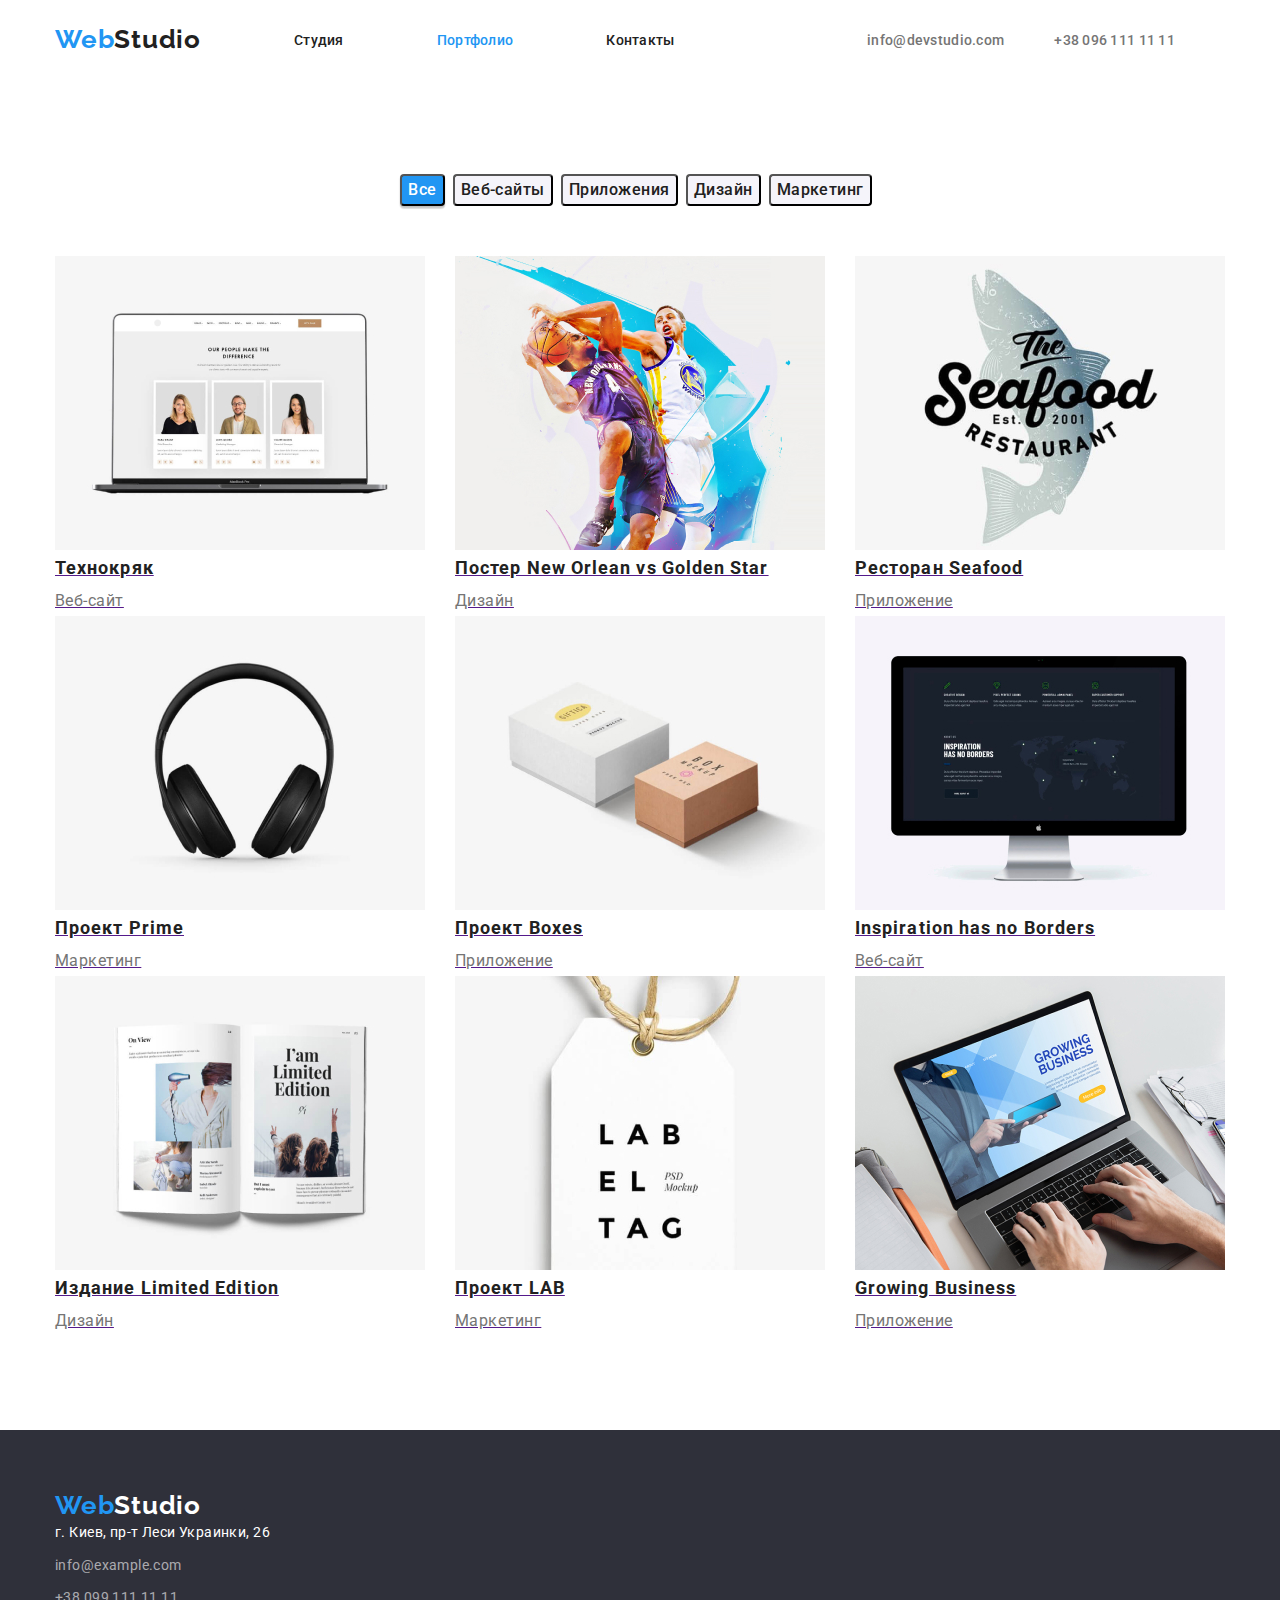
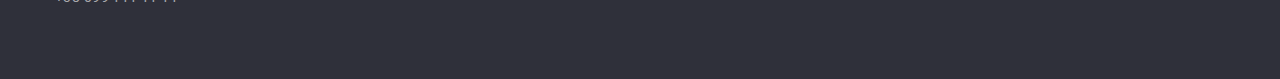
==== portfolio.html @ 3a2335e4 "Add files via upload" ====
<!DOCTYPE html>
<html lang="ru">
<head>
    <meta charset="UTF-8">
    <meta http-equiv="X-UA-Compatible" content="IE=edge">
    <meta name="viewport" content="width=device-width, initial-scale=1.0">
    <title>WebStudio</title>
    <link rel="stylesheet" href="https://cdnjs.cloudflare.com/ajax/libs/modern-normalize/1.1.0/modern-normalize.min.css">
    <link rel="preconnect" href="https://fonts.googleapis.com">
<link rel="preconnect" href="https://fonts.gstatic.com" crossorigin>
<link href="https://fonts.googleapis.com/css2?family=Roboto:wght@400;500;700;900&display=swap" rel="stylesheet">
<link rel="preconnect" href="https://fonts.googleapis.com">
<link rel="preconnect" href="https://fonts.gstatic.com" crossorigin>
<link href="https://fonts.googleapis.com/css2?family=Raleway:wght@700&family=Roboto:wght@400;500;700;900&display=swap" rel="stylesheet">
    <link rel="stylesheet" href="./css/styles.css">

</head>
<body>
    <header class="page-header">
        <div class="container header-container">
        <nav class="navigation">   
            <a class="logo-link link" href="" lang="en">Web<span class="logo-accent">Studio</span></a>
            <ul class="menu list">
            <li class="menu-item">
                <a class="menu-link link" href="./index.html">Студия</a>
            </li>
            <li class="menu-item">
                <a class="menu-link-portfolio link" href="">Портфолио</a>
            <li class="menu-item">
                <a class="menu-link link" href="">Контакты</a>
            </li>
            </ul>
        </nav>
            <ul class="adress list">
                <li class="adress-li">
                    <a class="mail link" href="mailto:info@devstudio.com">info@devstudio.com</a>
                </li>
                <li class="adress-li">
                    <a class="phone-number link" href="tel:+380961111111">+38 096 111 11 11</a>
                </li>
            </ul>
    </div>
    </header>
    <main>
        <section class="button-type">
            <div class="container">
                <ul class="button-type-list list">
                    <li class="button-type-li-all">
                        <button class="button-all" type="button">Все</button>
                    </li>
                    <li class="button-type-li websities">
                        <button class="button-websities" type="button">Веб-сайты</button>
                    </li>
                    <li class="button-type-li">
                        <button class="button-applications" type="button">Приложения</button>
                    </li>
                    <li class="button-type-li">
                        <button class="button-design" type="button">Дизайн</button>
                    </li>
                    <li class="button-type-li">
                        <button class="button-marketing" type="button">Маркетинг</button>
                    </li>
                </ul>
            <ul class="table link list">
                <li>
                    <a href="">
                        <img src="./Images/About/prtfolio.jpg" alt="Технокряк" width="370" height="294">
                    <h2>Технокряк</h2>
                    <p >Веб-сайт</p>
                    </a>
                </li>
                <li>
                    <a href=""><img src="./Images/About/prtfolio1.jpg" alt="Постер New Orlean vs Golden Star" width="370" height="294">
                        <h2>Постер New Orlean vs Golden Star</h2>
                        <p>Дизайн</p>
                    </a>
                </li>
                <li>
                    <a href=""><img src="./Images/About/prtfolio2.jpg" alt="Ресторан Seafood" width="370" height="294">
                    <h2>Ресторан Seafood</h2>
                    <p>Приложение</p>
                    </a>
                </li>
                <li>
                    <a href="">
                         <img src="./Images/About/prtfolio3.jpg" alt="Проект Prime" width="370" height="294">
                        <h2>Проект Prime</h2>
                        <p>Маркетинг</p>
                    </a>
                </li>
                <li>
                    <a href="">
                        <img src="./Images/About/prtfolio4.jpg" alt="Проект Boxes" width="370" height="294">
                    <h2>Проект Boxes</h2>
                    <p>Приложение</p>
                    </a>  
                </li>
                <li>
                    <a href="">
                        <img src="./Images/About/prtfolio5.jpg" alt="Inspiration has no Borders" width="370" height="294">
                    <h2>Inspiration has no Borders</h2>
                    <p>Веб-сайт</p>
                    </a>
                </li>
                <li>
                    <a href="">
                        <img src="./Images/About/prtfolio6.jpg" alt="Издание Limited Edition" width="370" height="294">
                        <h2>Издание Limited Edition</h2>
                        <p>Дизайн</p>
                    </a>
                </li>
                <li>
                    <a href="">
                        <img src="./Images/About/prtfolio7.jpg" alt="Проект LAB" width="370" height="294">
                    <h2>Проект LAB</h2>
                    <p>Маркетинг</p>
                    </a>
                </li>
                <li>
                    <a href="">
                        <img src="./Images/About/prtfolio8.jpg" alt="Growing Business" width="370" height="294">
                    <h2>Growing Business</h2>
                    <p>Приложение</p>
                    </a>
                </li>
            </ul>
        </div>
        </section>
    </main>
    <footer class="footer">
        <div class="container" >
        <a class="logo-link-footer link" href="">Web<span class="logo-accent-footer">Studio</span></a>
        <address class="address">
            <ul class="link list">
                <li class="adress-footer">
                    <a class="map-address-link link" href="https://goo.gl/maps/BHFGsW7ksvpGv4Fn7" target="blank" rel="noopener noreferrer">г. Киев,
                        пр-т Леси Украинки, 26</a>
                </li>
                <li class="adress-footer">
                    <a class="mail-link-footer link" href="mailto:info@example.com">info@example.com</a>
                </li>
                <li class="adress-footer">
                    <a class="phone-number-footer link" href="tel:+380991111111">+38 099 111 11 11</a>
                </li>
            </ul>
        </address>
    </div>
    </footer>
</body>
</html>
---- css/styles.css ----
:root {
    --primary-font-family: 'Open Sans', sans-serif;
    --secondary-font-family: 'Raleway', sans-serif;
    --primary-text-color-theme-dark: 157, 164, 189;
    --secondary-text-color-theme-dark: #ffffff;
    --primary-text-color-theme-light: #555555;
    --secondary-text-color-theme-light: #303030;
    --accent-color: #ff6c00;
  }
h1,
h2,
h3,
p{
    margin-top: 0;
    margin-bottom: 0;
}
ul,
ol{
    margin-top: 0;
    margin-bottom: 0;
    padding-left: 0;
}
img{
    display: block;
}

.container{
    width: 1200px;
    padding-left: 15px;
    padding-right: 15px;
    margin-left: auto;
    margin-right: auto;
}
.header-container{
    display: flex;
    align-items: center
}
.navigation{
    display: flex;
    align-items: center;
}
.menu{
    display: flex;
}
.menu-item:not(:last-child){
    margin-right: 93px;
    display: block;
}
.link{
    text-decoration: none;
}
.list {
    list-style: none;
}
.logo-link{font-family: 'Raleway', sans-serif;
    font-weight: 700;
    font-size: 26px;
    line-height: 1.19;
    /* identical to box height */
    letter-spacing: 0.03em;
    color: #2196F3;
    margin-right: 93px;
    padding-top: 24px;
    padding-bottom: 25px;

}
.logo-accent{
    color: #212121;
}
body{
    font-family: 'Roboto', sans-serif;
}
.menu-link{
    font-weight: 500;
    font-size: 14px;
    line-height: 1.14;
    letter-spacing: 0.02em;
    color: #212121;}
    .menu-link:hover,
    .menu-link:focus{
        color: #2196F3;
        ;
    }
    .menu-link-studio{
 font-weight: 500;
font-size: 14px;
line-height: 16px;
letter-spacing: 0.02em;

color: #2196F3;
    }
    .menu-link-portfolio{
font-weight: 500;
font-size: 14px;
line-height: 16px;
letter-spacing: 0.02em;

color: #2196F3;
    }
    .adress{
        display: flex;
        margin-left: auto;
        margin-right: 50px;
    }
.mail{
        font-weight: 500;
        font-size: 14px;
        line-height: 1.14;
        letter-spacing: 0.02em;
        color: #757575;
        margin-right: 50px;
    }
        .mail:hover,
        .mail:focus{
            color: #2196F3;
        }
        .phone-number{
font-weight: 500;
font-size: 14px;
line-height: 1.14;
letter-spacing: 0.02em;
color: #757575;
        }
        .phone-number:hover,
        .phone-number:focus{
            color: #2196F3;
        }
        .hero{
            background: #2F303A;
            text-align: center;
        }
        .hero2{
            padding-top: 94px;
        }
        .hero-container{
            padding-top: 200px;
            padding-left: 237px;
            padding-right: 237px;
            padding-bottom: 280px;
        }
        .main-tittle{
font-weight: 900;
font-size: 44px;
line-height: 1.36;
/* or 136% */
text-align: center;
letter-spacing: 0.06em;
text-transform: uppercase;
color: #FFFFFF; 
width: 696px; 
height: 120px;
}
.modal-btn{
    width: 200px;
    height: 50px;
    background: #2196F3;
    font-weight: 700;
    font-size: 16px;
    line-height: 1.87;;
    align-items: center;
    text-align: center;
    letter-spacing: 0.06em;
    color: #FFFFFF;
    cursor: pointer;
    border-radius: 4px;
    margin-left: auto;
    margin-right: auto;
    margin-top: 30px;
}
.modal-btn:hover,
.modal-btn:focus{
    color: #FFFFFF;
    background: #188CE8;
}

.tittle{
font-weight: 700;
font-size: 14px;
line-height: 1.14;
letter-spacing: 0.03em;
text-transform: uppercase;
color: #212121;
}
.suptittle{
font-weight: 400;
font-size: 14px;
line-height: 1.71;
/* or 171% */
letter-spacing: 0.03em;
color: #757575;
}
.main-about{
font-weight: 700;
font-size: 36px;
line-height: 1.16;
text-align: center;
letter-spacing: 0.03em;
color: #212121;
padding-bottom: 35px;
}
.our-team-main{
font-weight: 700;
font-size: 36px;
line-height: 1.16;
text-align: center;
letter-spacing: 0.03em;
color: #212121;
padding-bottom: 35px;
}
.our-team{
    background: #F5F4FA;
    padding-bottom: 94px;
}
.name{
font-weight: 500;
font-size: 16px;
line-height: 1.18;
/* identical to box height */
text-align: center;
letter-spacing: 0.03em;
color: #212121;
margin-bottom: 10px;
}
.position{
    font-weight: 400;
font-size: 16px;
line-height: 1.18;
/* identical to box height */
text-align: center;
letter-spacing: 0.03em;
color: #757575;
}
.logo-link-footer{
font-family: 'Raleway', sans-serif;
font-weight: 700;
font-size: 26px;
line-height: 1.19;
/* identical to box height */
letter-spacing: 0.03em;
color: #2196F3;
}
.logo-accent-footer{
    color: #FFFFFF;
}
.address{
    font-style: normal;
}
.map-address-link{
    font-weight: 400;
    font-size: 14px;
    line-height: 1.71;
    /* or 171% */
    letter-spacing: 0.03em;
    color: #FFFFFF;
}
.mail-link-footer{
 font-weight: 400;
font-size: 14px;
line-height: 1.71;
/* or 171% */
letter-spacing: 0.03em;
color: rgba(255, 255, 255, 0.6);
}
.phone-number-footer{
font-weight: 400;
font-size: 14px;
line-height: 1.71;
/* or 171% */

letter-spacing: 0.03em;

color: rgba(255, 255, 255, 0.6);
}

h2{
font-weight: 700;
font-size: 18px;
line-height: 2;
/* identical to box height, or 200% */
letter-spacing: 0.06em;
color: #212121;
}
p{
    font-weight: 400;
    font-size: 16px;
    line-height: 1.87;
    /* identical to box height, or 188% */
    
    letter-spacing: 0.03em;
    
    color: #757575; 
}
.footer{
    background: #2F303A;
    padding-top: 60px;
    padding-bottom: 60px;
}
.button-type-list button{
    font-weight: 500;
font-size: 16px;
line-height: 26px;
/* identical to box height, or 162% */
text-align: center;
letter-spacing: 0.03em;
color: #212121;
background: #F5F4FA;
border-radius: 4px;
cursor: pointer;
}
.button-type-list button:hover,
.button-type-list button:focus{
    color: #FFFFFF;
    background: #2196F3;
}
.button-type-li-all button {
    color: #FFFFFF;
    background: #2196F3;
/* shadow-middle */
box-shadow: 0px 3px 1px rgba(0, 0, 0, 0.1), 0px 1px 2px rgba(0, 0, 0, 0.08), 0px 2px 2px rgba(0, 0, 0, 0.12);
border-radius: 4px;
margin-right: 8px;
}
.table-about{
    display: flex;
    justify-content: space-between;
}
.our-team-table{
    display: flex;
    justify-content: space-between;
}
.li-tittle{
    display: table-cell
}
.about{
    padding-top: 94px;
}
.our-team-container{
    padding-top: 94px;
}
.name-div{
    padding-top: 30px;
    padding-bottom: 30px;
}
.adress-footer{
    padding-bottom: 9px;
}
.button-type{
    padding-top: 94px;
}
.button-type-list{
    display: flex;
    align-items: center;
    justify-content: center;
}
.button-type-li{
    margin-right: 8px;
}
.table{
    display: flex;
    flex-wrap: wrap;
    justify-content: space-between;
    padding-top: 50px;
    padding-bottom: 94px;
}
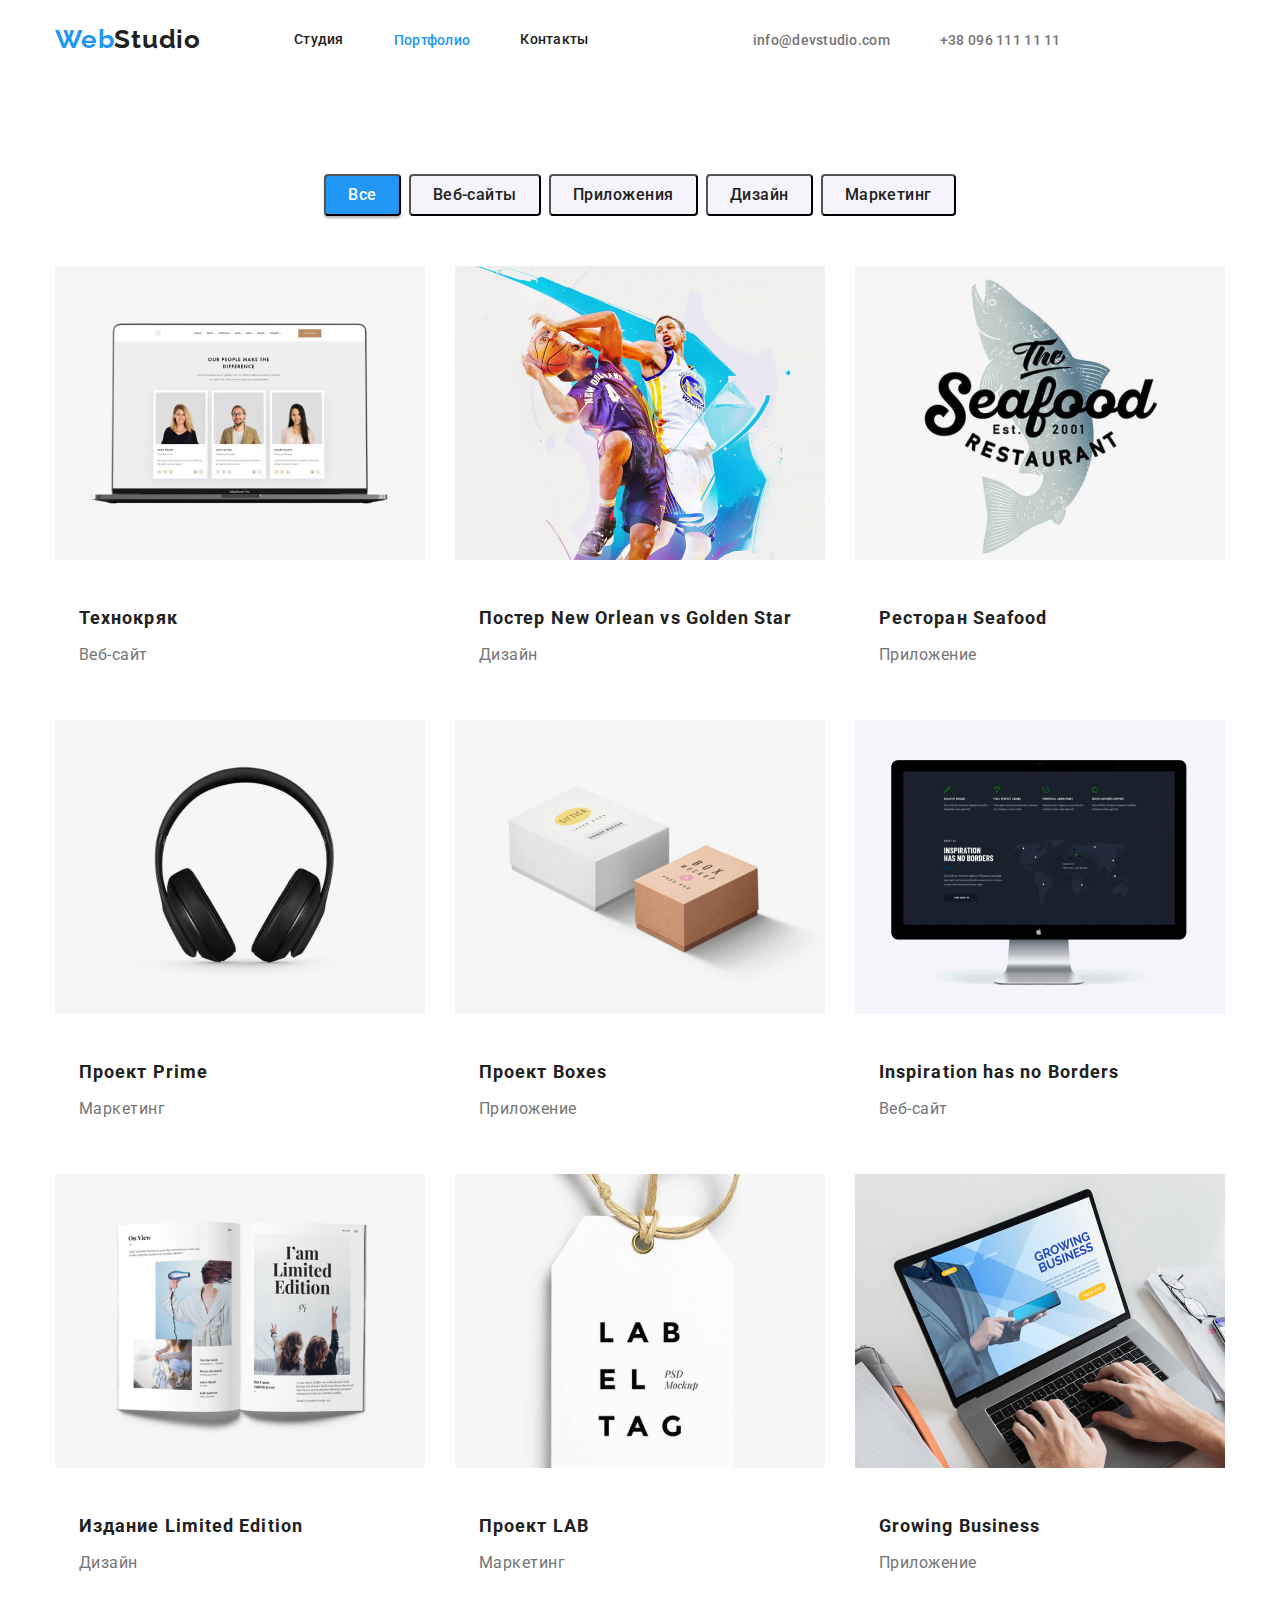
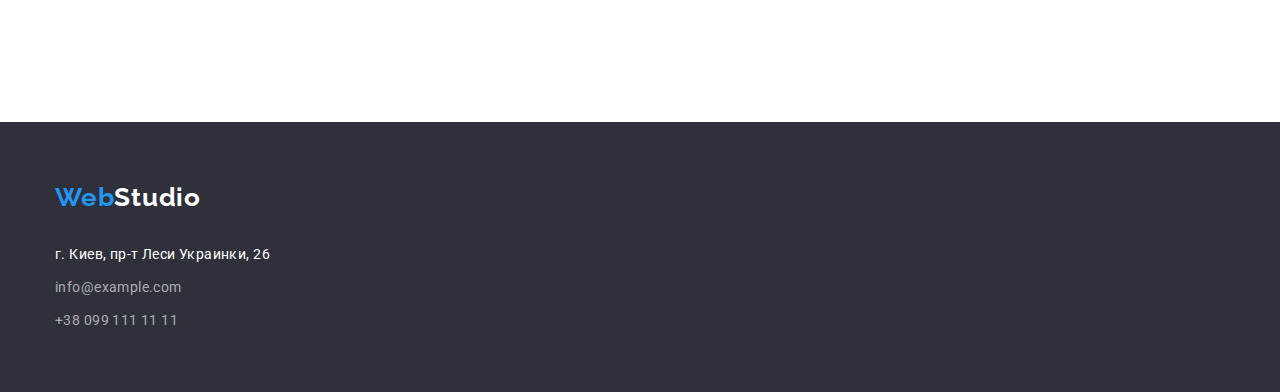
==== commit d3f7111c: "Add files via upload" ====
--- a/portfolio.html
+++ b/portfolio.html
@@ -63,64 +63,82 @@
                 </ul>
             <ul class="table link list">
                 <li>
-                    <a href="">
+                    <a class="link" href="">
                         <img src="./Images/About/prtfolio.jpg" alt="Технокряк" width="370" height="294">
-                    <h2>Технокряк</h2>
+                        <div class="all-div">
+                         <h2 class="all">Технокряк</h2>
                     <p >Веб-сайт</p>
+                        </div>
                     </a>
                 </li>
                 <li>
-                    <a href=""><img src="./Images/About/prtfolio1.jpg" alt="Постер New Orlean vs Golden Star" width="370" height="294">
-                        <h2>Постер New Orlean vs Golden Star</h2>
+                    <a class="link" href=""><img src="./Images/About/prtfolio1.jpg" alt="Постер New Orlean vs Golden Star" width="370" height="294">
+                        <div class="all-div">
+                        <h2 class="all">Постер New Orlean vs Golden Star</h2>
                         <p>Дизайн</p>
+                        </div>
                     </a>
                 </li>
                 <li>
-                    <a href=""><img src="./Images/About/prtfolio2.jpg" alt="Ресторан Seafood" width="370" height="294">
-                    <h2>Ресторан Seafood</h2>
-                    <p>Приложение</p>
+                    <a class="link" href=""><img src="./Images/About/prtfolio2.jpg" alt="Ресторан Seafood" width="370" height="294">
+                        <div class="all-div">
+                            <h2 class="all">Ресторан Seafood</h2>
+                            <p>Приложение</p>
+                        </div>
                     </a>
                 </li>
                 <li>
-                    <a href="">
+                    <a class="link" href="">
                          <img src="./Images/About/prtfolio3.jpg" alt="Проект Prime" width="370" height="294">
-                        <h2>Проект Prime</h2>
-                        <p>Маркетинг</p>
+                         <div class="all-div">
+                            <h2 class="all">Проект Prime</h2>
+                            <p>Маркетинг</p>
+                         </div>
                     </a>
                 </li>
                 <li>
-                    <a href="">
+                    <a class="link" href="">
                         <img src="./Images/About/prtfolio4.jpg" alt="Проект Boxes" width="370" height="294">
-                    <h2>Проект Boxes</h2>
-                    <p>Приложение</p>
+                        <div class="all-div">
+                            <h2 class="all">Проект Boxes</h2>
+                            <p>Приложение</p>
+                        </div>            
                     </a>  
                 </li>
                 <li>
-                    <a href="">
+                    <a class="link" href="">
                         <img src="./Images/About/prtfolio5.jpg" alt="Inspiration has no Borders" width="370" height="294">
-                    <h2>Inspiration has no Borders</h2>
-                    <p>Веб-сайт</p>
+                        <div class="all-div">
+                            <h2 class="all">Inspiration has no Borders</h2>
+                            <p>Веб-сайт</p>
+                        </div>
                     </a>
                 </li>
                 <li>
-                    <a href="">
+                    <a class="link" href="">
                         <img src="./Images/About/prtfolio6.jpg" alt="Издание Limited Edition" width="370" height="294">
-                        <h2>Издание Limited Edition</h2>
-                        <p>Дизайн</p>
+                        <div class="all-div">
+                            <h2 class="all">Издание Limited Edition</h2>
+                            <p>Дизайн</p>
+                        </div>                     
                     </a>
                 </li>
                 <li>
-                    <a href="">
+                    <a class="link" href="">
                         <img src="./Images/About/prtfolio7.jpg" alt="Проект LAB" width="370" height="294">
-                    <h2>Проект LAB</h2>
-                    <p>Маркетинг</p>
+                        <div class="all-div">
+                            <h2 class="all">Проект LAB</h2>
+                            <p>Маркетинг</p>
+                        </div>
                     </a>
                 </li>
                 <li>
-                    <a href="">
+                    <a class="link" href="">
                         <img src="./Images/About/prtfolio8.jpg" alt="Growing Business" width="370" height="294">
-                    <h2>Growing Business</h2>
-                    <p>Приложение</p>
+                        <div class="all-div">
+                            <h2 class="all">Growing Business</h2>
+                            <p>Приложение</p>
+                        </div>
                     </a>
                 </li>
             </ul>
--- a/css/styles.css
+++ b/css/styles.css
@@ -43,8 +43,7 @@
     display: flex;
 }
 .menu-item:not(:last-child){
-    margin-right: 93px;
-    display: block;
+    margin-right: 50px;
 }
 .link{
     text-decoration: none;
@@ -75,7 +74,10 @@
     font-size: 14px;
     line-height: 1.14;
     letter-spacing: 0.02em;
-    color: #212121;}
+    color: #212121;
+padding-top: 32px;
+padding-bottom: 32px;
+display: block;}
     .menu-link:hover,
     .menu-link:focus{
         color: #2196F3;
@@ -86,21 +88,26 @@
 font-size: 14px;
 line-height: 16px;
 letter-spacing: 0.02em;
-
+padding-top: 32px;
+padding-bottom: 32px;
 color: #2196F3;
+display: block;
     }
     .menu-link-portfolio{
 font-weight: 500;
 font-size: 14px;
 line-height: 16px;
 letter-spacing: 0.02em;
+padding-top: 32px;
+padding-bottom: 32px;
+display: block;
 
 color: #2196F3;
     }
     .adress{
         display: flex;
         margin-left: auto;
-        margin-right: 50px;
+        margin-right: auto;
     }
 .mail{
         font-weight: 500;
@@ -108,7 +115,6 @@
         line-height: 1.14;
         letter-spacing: 0.02em;
         color: #757575;
-        margin-right: 50px;
     }
         .mail:hover,
         .mail:focus{
@@ -128,15 +134,13 @@
         .hero{
             background: #2F303A;
             text-align: center;
+            padding-top: 200px;
+            padding-bottom: 200px;
         }
         .hero2{
             padding-top: 94px;
         }
         .hero-container{
-            padding-top: 200px;
-            padding-left: 237px;
-            padding-right: 237px;
-            padding-bottom: 280px;
         }
         .main-tittle{
 font-weight: 900;
@@ -148,7 +152,8 @@
 text-transform: uppercase;
 color: #FFFFFF; 
 width: 696px; 
-height: 120px;
+margin: 0 auto;
+margin-left: auto;
 }
 .modal-btn{
     width: 200px;
@@ -196,7 +201,7 @@
 text-align: center;
 letter-spacing: 0.03em;
 color: #212121;
-padding-bottom: 35px;
+margin-bottom: 50px;
 }
 .our-team-main{
 font-weight: 700;
@@ -205,11 +210,12 @@
 text-align: center;
 letter-spacing: 0.03em;
 color: #212121;
-padding-bottom: 35px;
+margin-bottom: 50px;
 }
 .our-team{
     background: #F5F4FA;
     padding-bottom: 94px;
+    padding-top: 94px;
 }
 .name{
 font-weight: 500;
@@ -244,6 +250,7 @@
 }
 .address{
     font-style: normal;
+    margin-top: 30px;
 }
 .map-address-link{
     font-weight: 400;
@@ -318,7 +325,6 @@
 /* shadow-middle */
 box-shadow: 0px 3px 1px rgba(0, 0, 0, 0.1), 0px 1px 2px rgba(0, 0, 0, 0.08), 0px 2px 2px rgba(0, 0, 0, 0.12);
 border-radius: 4px;
-margin-right: 8px;
 }
 .table-about{
     display: flex;
@@ -327,38 +333,90 @@
 .our-team-table{
     display: flex;
     justify-content: space-between;
-}
-.li-tittle{
-    display: table-cell
 }
 .about{
     padding-top: 94px;
-}
-.our-team-container{
-    padding-top: 94px;
+    padding-bottom: 94px;
 }
 .name-div{
     padding-top: 30px;
     padding-bottom: 30px;
 }
-.adress-footer{
-    padding-bottom: 9px;
+.adress-footer:not(:last-child){
+    margin-bottom: 9px;
 }
 .button-type{
     padding-top: 94px;
+    padding-bottom: 94px;
 }
 .button-type-list{
     display: flex;
     align-items: center;
     justify-content: center;
 }
-.button-type-li{
+.button-type-li:not(:last-child){
     margin-right: 8px;
 }
 .table{
     display: flex;
     flex-wrap: wrap;
     justify-content: space-between;
-    padding-top: 50px;
-    padding-bottom: 94px;
+    margin-top: 50px;
+}
+.page-header{
+
+}
+.adress-li:not(:last-child){
+    margin-right: 50px;
+}
+.hero2-list{
+    display: flex;
+}
+.li-tittle{
+    width: 270px;
+}
+.button-type-li-all{
+    margin-right: 8px;
+}
+.button-all{
+    padding-left: 22px;
+    padding-right: 22px;
+    padding-top: 6px;
+    padding-bottom: 6px;
+}
+.button-websities{
+    padding-left: 22px;
+    padding-right: 22px;
+    padding-top: 6px;
+    padding-bottom: 6px;
+}
+.button-applications{
+    padding-left: 22px;
+    padding-right: 22px;
+    padding-top: 6px;
+    padding-bottom: 6px;
+}
+.button-design{
+    padding-left: 22px;
+    padding-right: 22px;
+    padding-top: 6px;
+    padding-bottom: 6px;
+}
+.button-marketing{
+    padding-left: 22px;
+    padding-right: 22px;
+    padding-top: 6px;
+    padding-bottom: 6px;
+}
+.all{
+    margin-bottom: 4px;
+    margin-top: 20px;
+}
+.all-div{
+    margin-bottom: 30px;
+    padding-left: 24px;
+    padding-right: 24px;
+    padding-top: 20px;
+    padding-bottom: 20px;
+    border: rgba(238, 238, 238, 1);
 }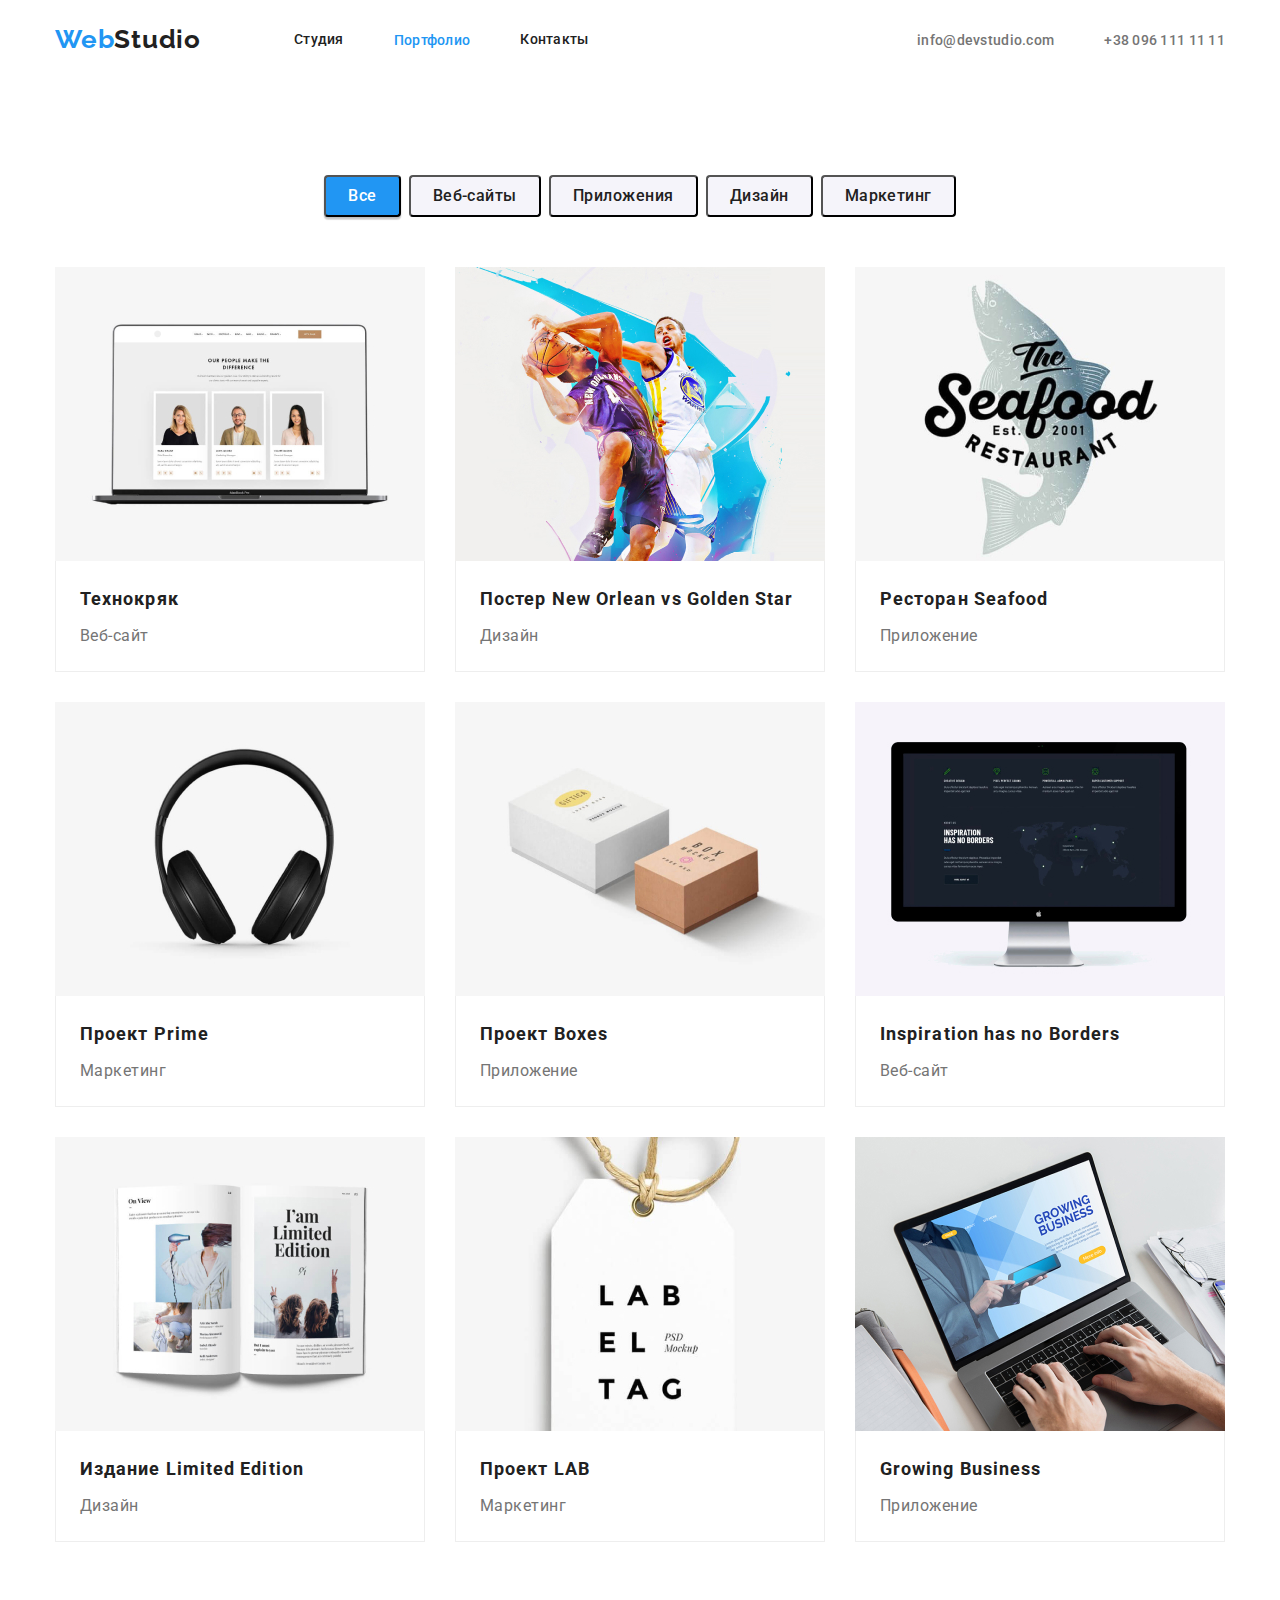
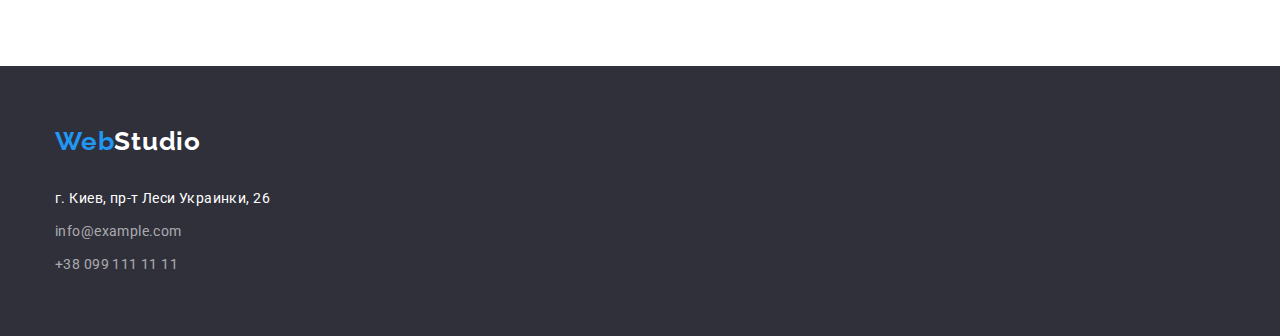
==== commit 22869a69: "Add files via upload" ====
--- a/portfolio.html
+++ b/portfolio.html
@@ -62,7 +62,7 @@
                     </li>
                 </ul>
             <ul class="table link list">
-                <li>
+                <li class="all-table">
                     <a class="link" href="">
                         <img src="./Images/About/prtfolio.jpg" alt="Технокряк" width="370" height="294">
                         <div class="all-div">
@@ -71,7 +71,7 @@
                         </div>
                     </a>
                 </li>
-                <li>
+                <li class="all-table">
                     <a class="link" href=""><img src="./Images/About/prtfolio1.jpg" alt="Постер New Orlean vs Golden Star" width="370" height="294">
                         <div class="all-div">
                         <h2 class="all">Постер New Orlean vs Golden Star</h2>
@@ -79,7 +79,7 @@
                         </div>
                     </a>
                 </li>
-                <li>
+                <li class="all-table">
                     <a class="link" href=""><img src="./Images/About/prtfolio2.jpg" alt="Ресторан Seafood" width="370" height="294">
                         <div class="all-div">
                             <h2 class="all">Ресторан Seafood</h2>
@@ -87,7 +87,7 @@
                         </div>
                     </a>
                 </li>
-                <li>
+                <li class="all-table">
                     <a class="link" href="">
                          <img src="./Images/About/prtfolio3.jpg" alt="Проект Prime" width="370" height="294">
                          <div class="all-div">
@@ -96,7 +96,7 @@
                          </div>
                     </a>
                 </li>
-                <li>
+                <li class="all-table">
                     <a class="link" href="">
                         <img src="./Images/About/prtfolio4.jpg" alt="Проект Boxes" width="370" height="294">
                         <div class="all-div">
@@ -105,7 +105,7 @@
                         </div>            
                     </a>  
                 </li>
-                <li>
+                <li class="all-table">
                     <a class="link" href="">
                         <img src="./Images/About/prtfolio5.jpg" alt="Inspiration has no Borders" width="370" height="294">
                         <div class="all-div">
@@ -114,7 +114,7 @@
                         </div>
                     </a>
                 </li>
-                <li>
+                <li class="all-table">
                     <a class="link" href="">
                         <img src="./Images/About/prtfolio6.jpg" alt="Издание Limited Edition" width="370" height="294">
                         <div class="all-div">
@@ -123,7 +123,7 @@
                         </div>                     
                     </a>
                 </li>
-                <li>
+                <li class="all-table">
                     <a class="link" href="">
                         <img src="./Images/About/prtfolio7.jpg" alt="Проект LAB" width="370" height="294">
                         <div class="all-div">
@@ -132,7 +132,7 @@
                         </div>
                     </a>
                 </li>
-                <li>
+                <li class="all-table">
                     <a class="link" href="">
                         <img src="./Images/About/prtfolio8.jpg" alt="Growing Business" width="370" height="294">
                         <div class="all-div">
--- a/css/styles.css
+++ b/css/styles.css
@@ -107,7 +107,6 @@
     .adress{
         display: flex;
         margin-left: auto;
-        margin-right: auto;
     }
 .mail{
         font-weight: 500;
@@ -185,6 +184,7 @@
 letter-spacing: 0.03em;
 text-transform: uppercase;
 color: #212121;
+margin-bottom: 10px;
 }
 .suptittle{
 font-weight: 400;
@@ -364,7 +364,7 @@
     margin-top: 50px;
 }
 .page-header{
-
+    border-bottom: 1px solid #ffffff
 }
 .adress-li:not(:last-child){
     margin-right: 50px;
@@ -374,7 +374,12 @@
 }
 .li-tittle{
     width: 270px;
-}
+    margin-right: 30px;
+}
+.li-tittle-end{
+    width: 270px;
+}
+
 .button-type-li-all{
     margin-right: 8px;
 }
@@ -410,13 +415,16 @@
 }
 .all{
     margin-bottom: 4px;
-    margin-top: 20px;
 }
 .all-div{
-    margin-bottom: 30px;
     padding-left: 24px;
     padding-right: 24px;
     padding-top: 20px;
     padding-bottom: 20px;
-    border: rgba(238, 238, 238, 1);
+    border: 1px solid 
+    rgba(238, 238, 238, 1);
+    border-top: none;
+}
+.all-table{
+    margin-bottom: 30px;
 }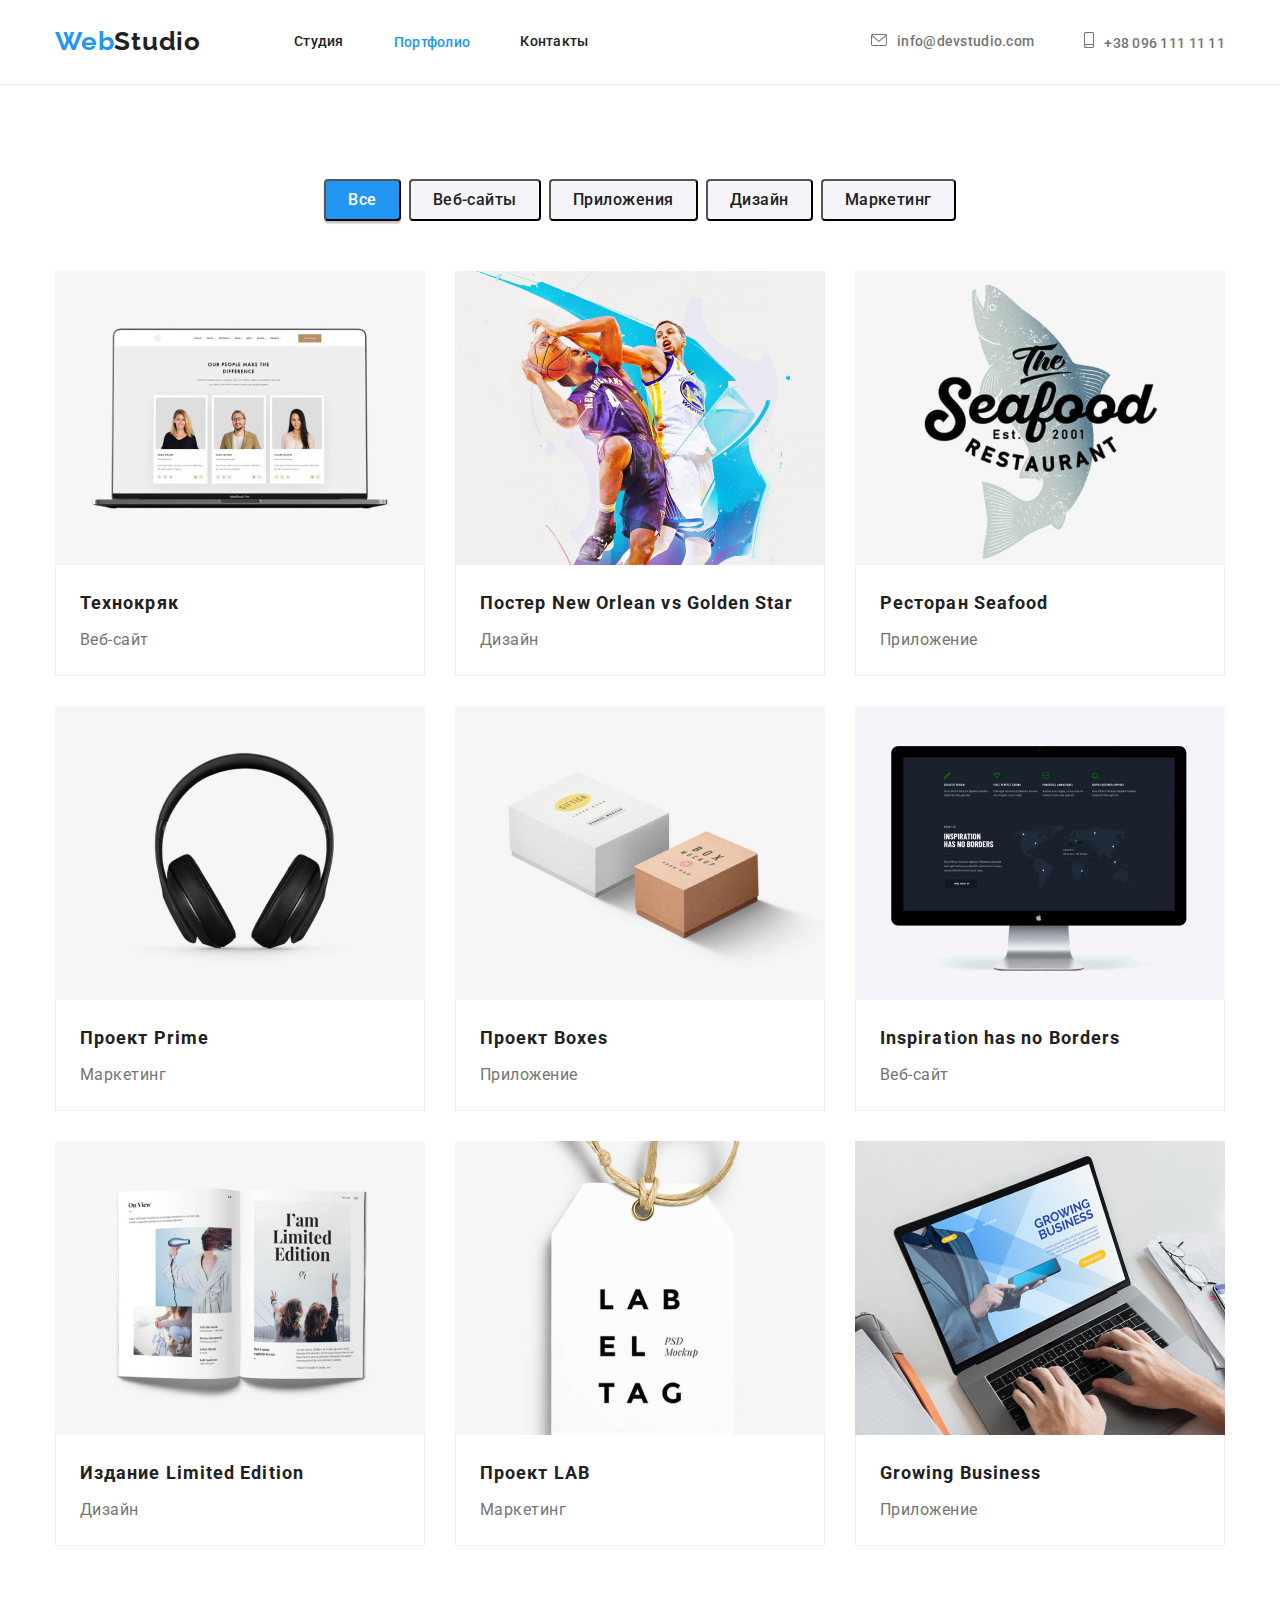
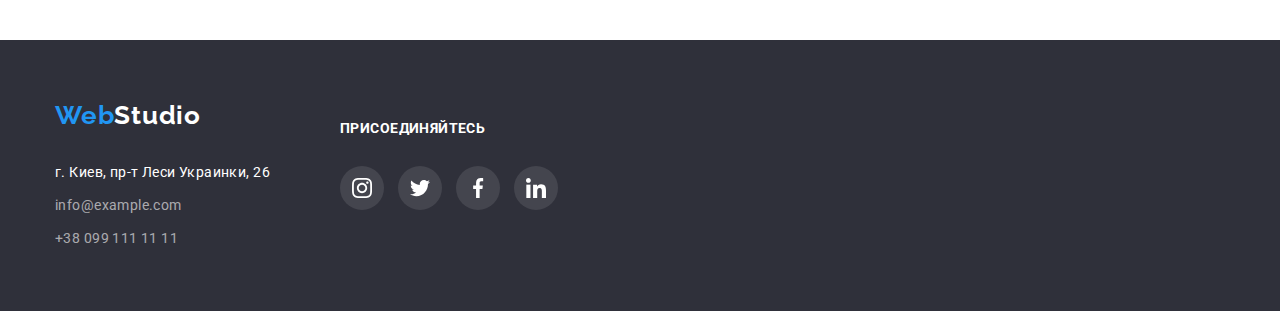
==== commit bf242c9f: "delete numbers" ====
--- a/portfolio.html
+++ b/portfolio.html
@@ -33,10 +33,20 @@
         </nav>
             <ul class="adress list">
                 <li class="adress-li">
-                    <a class="mail link" href="mailto:info@devstudio.com">info@devstudio.com</a>
+                    <a class="mail link" href="mailto:info@devstudio.com">
+                    <svg class="adress-svg" width="16" height="12">
+                        <use class="adress-use" href="./Images/for-sprite/sprite.svg#envelope">
+                        </use>
+                    </svg>info@devstudio.com
+                </a>
                 </li>
                 <li class="adress-li">
-                    <a class="phone-number link" href="tel:+380961111111">+38 096 111 11 11</a>
+                    <a class="phone-number link" href="tel:+380961111111">
+                    <svg class="adress-svg" width="10" height="16">
+                        <use class="adress-use" href="./Images/for-sprite/sprite.svg#smartphone">
+                        </use>
+                    </svg>+38 096 111 11 11
+                </a>
                 </li>
             </ul>
     </div>
@@ -146,22 +156,47 @@
         </section>
     </main>
     <footer class="footer">
-        <div class="container" >
-        <a class="logo-link-footer link" href="">Web<span class="logo-accent-footer">Studio</span></a>
-        <address class="address">
-            <ul class="link list">
-                <li class="adress-footer">
-                    <a class="map-address-link link" href="https://goo.gl/maps/BHFGsW7ksvpGv4Fn7" target="blank" rel="noopener noreferrer">г. Киев,
-                        пр-т Леси Украинки, 26</a>
-                </li>
-                <li class="adress-footer">
-                    <a class="mail-link-footer link" href="mailto:info@example.com">info@example.com</a>
-                </li>
-                <li class="adress-footer">
-                    <a class="phone-number-footer link" href="tel:+380991111111">+38 099 111 11 11</a>
-                </li>
-            </ul>
-        </address>
+        <div class="container footer-container">
+            <div>
+                <a class="logo-link-footer link" href="">Web<span class="logo-accent-footer">Studio</span></a>
+                <address class="address">
+                    <ul class="link list">
+                        <li class="adress-footer">
+                            <a class="map-address-link link" href="https://goo.gl/maps/BHFGsW7ksvpGv4Fn7" target="blank" rel="noopener noreferrer">г. Киев,
+                                пр-т Леси Украинки, 26</a>
+                        </li>
+                        <li class="adress-footer">
+                            <a class="mail-link-footer link" href="mailto:info@example.com">info@example.com</a>
+                        </li>
+                        <li class="adress-footer">
+                            <a class="phone-number-footer link" href="tel:+380991111111">+38 099 111 11 11</a>
+                        </li>
+                    </ul>
+                </address>
+            </div>
+        <div class="accession-div">
+            <h3 class="accession">Присоединяйтесь</h3>
+            <a class="logo-social-link" href="">
+                <svg class="logo-social-list" width="20" height="20">
+                    <use href="./Images/for-sprite/sprite.svg#instagram-2"></use>
+                </svg>
+            </a>
+            <a class="logo-social-link" href="">
+                <svg class="logo-social-list" width="20" height="20">
+                    <use href="./Images/for-sprite/sprite.svg#twitter-1"></use>
+                </svg>
+            </a>
+            <a class="logo-social-link" href="">
+                <svg class="logo-social-list" width="20" height="20">
+                    <use href="./Images/for-sprite/sprite.svg#facebook-1"></use>
+                </svg>
+            </a>
+            <a class="logo-social-link" href="">
+                <svg class="logo-social-list" width="20" height="20">
+                    <use href="./Images/for-sprite/sprite.svg#linkedin-1"></use>
+                </svg>
+            </a>
+        </div>
     </div>
     </footer>
 </body>
--- a/css/styles.css
+++ b/css/styles.css
@@ -131,7 +131,8 @@
             color: #2196F3;
         }
         .hero{
-            background: #2F303A;
+            background-image: url("../Images/hero/Img.jpg");
+            background-size: cover;
             text-align: center;
             padding-top: 200px;
             padding-bottom: 200px;
@@ -235,6 +236,7 @@
 text-align: center;
 letter-spacing: 0.03em;
 color: #757575;
+margin-bottom: 16px;
 }
 .logo-link-footer{
 font-family: 'Raleway', sans-serif;
@@ -244,6 +246,8 @@
 /* identical to box height */
 letter-spacing: 0.03em;
 color: #2196F3;
+width: 145px;
+height: 31px;;
 }
 .logo-accent-footer{
     color: #FFFFFF;
@@ -364,7 +368,7 @@
     margin-top: 50px;
 }
 .page-header{
-    border-bottom: 1px solid #ffffff
+    border-bottom: 1px solid #ECECEC;
 }
 .adress-li:not(:last-child){
     margin-right: 50px;
@@ -425,6 +429,140 @@
     rgba(238, 238, 238, 1);
     border-top: none;
 }
-.all-table{
+.all-table:nth-child(-n+6){
+    margin-bottom: 30px; 
+}
+.adress-svg{
+    margin-right: 10px;
+    fill:#757575
+}
+.adress-svg:hover,
+.adress-svg:focus {
+    fill: #2196F3
+}
+.adress-li{
+    margin-top: 32px;
+    margin-bottom: 32px;
+}
+
+.hero2-svg{
+}
+.hero2-ul{
+    display: flex;
+
+}
+.hero2-li{
+    display: flex;
+    align-items: center;
+    justify-content: center;
+    width: 270px;
+    height: 120px;
+    margin-right: 30px;
+    background-color: #F5F4FA;
     margin-bottom: 30px;
+}
+.hero2-li-end{
+    display: flex;
+    align-items: center;
+    justify-content: center;
+    width: 270px;
+    height: 120px;
+    background-color: #F5F4FA;
+    margin-bottom: 30px;   
+}
+.our-team-sprite{
+    display: flex;
+    justify-content: center;
+}
+.our-team-sprite-anchor{
+    display: flex;
+    align-items: center;
+    justify-content: center;
+    width: 44px;
+    height: 44px;
+    background-color: #FFFFFF;
+    border-radius: 50%;
+}
+.our-team-sprite-li:not(:last-child){
+    margin-right: 10px;
+}
+.our-team-sprite-anchor:hover,
+.our-team-sprite-anchor:focus{
+    background-color:#2196F3
+}
+.our-team-sprite-anchor:hover .our-team-sprite-svg,
+.our-team-sprite-anchor:focus .our-team-sprite-svg {
+    fill: #FFFFFF;
+}
+.regular-clients{
+font-weight: 700;
+font-size: 36px;
+line-height: 42px;
+text-align: center;
+letter-spacing: 0.03em;
+color: #212121;
+padding-top: 94px;
+margin-bottom: 50px;
+}
+
+.clients{
+    display: flex;
+    align-items: center;
+    justify-content: center;
+    padding-bottom: 94px;
+}
+.regular-clients-anchor{
+    display: flex;
+    align-items: center;
+    justify-content: center;
+    border: 1px solid 
+    rgba(175, 177, 184, 1);
+    width: 170px;
+    height: 92px;
+}
+.regular-clients-anchor:not(.last-child){
+    margin-right: 30px
+}
+.regular-clients-anchor:hover .regular-clients-svg,
+.regular-clients-anchor:focus .regular-clients-svg{
+    fill:  rgba(33, 150, 243, 1);
+}
+.regular-clients-anchor:hover,
+.regular-clients-anchor:focus{
+    border-color: #2196F3;
+}
+.accession{
+font-weight: 700;
+font-size: 14px;
+line-height: 16px;
+letter-spacing: 0.03em;
+text-transform: uppercase;
+color: #FFFFFF;
+}
+.logo-social-list{
+fill: #ffffff;
+}
+.logo-social-link{
+    display: inline-flex;
+    align-items: center;
+    justify-content: center;
+    width: 44px;
+    height: 44px;
+    background-color: rgba(255, 255, 255, 0.1);;
+    border-radius: 50%;
+    margin-right: 10px;
+    margin-top: 30px;
+}
+.logo-social-link:hover,
+.logo-social-link:focus{
+    background-color: rgba(33, 150, 243, 1);
+}
+.footer-container{
+    display: flex;
+}
+.accession-div{
+    display: inline-block;
+    align-items: baseline;
+    margin-left: 70px;
+    margin-top: 20px;
 }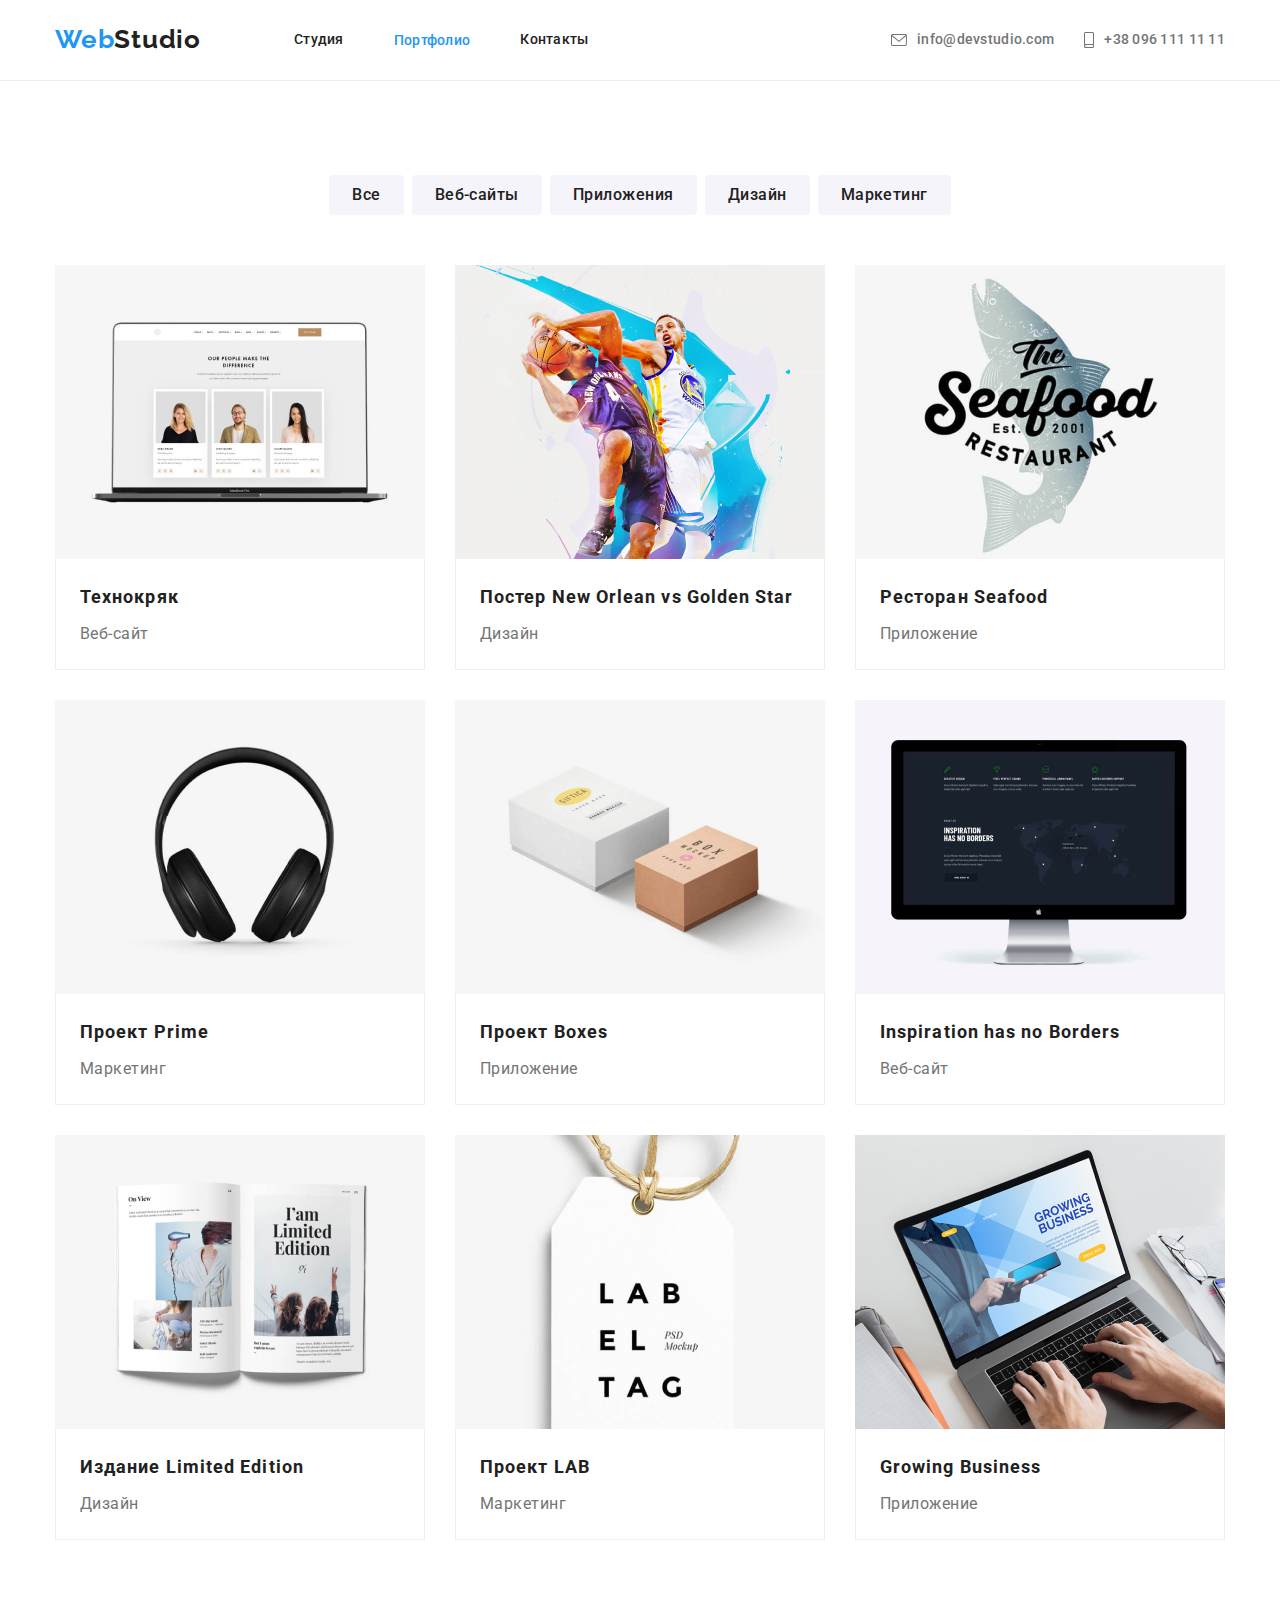
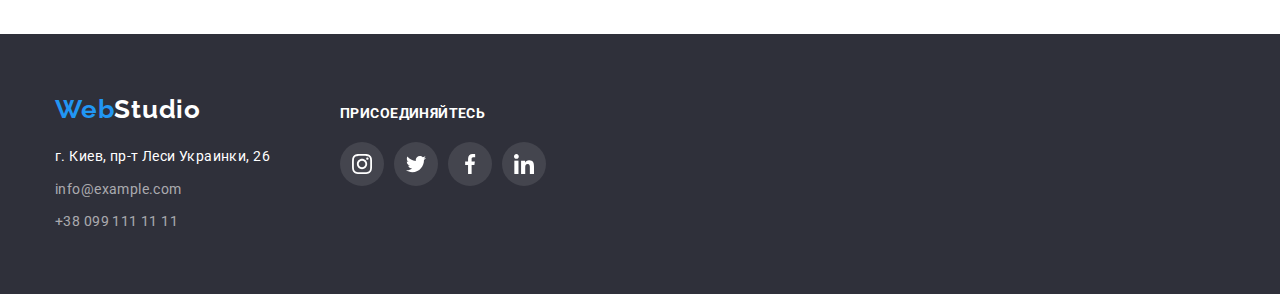
==== commit 087fff90: "delete numbers" ====
--- a/portfolio.html
+++ b/portfolio.html
@@ -59,16 +59,16 @@
                         <button class="button-all" type="button">Все</button>
                     </li>
                     <li class="button-type-li websities">
-                        <button class="button-websities" type="button">Веб-сайты</button>
+                        <button class="button-all" type="button">Веб-сайты</button>
                     </li>
                     <li class="button-type-li">
-                        <button class="button-applications" type="button">Приложения</button>
+                        <button class="button-all" type="button">Приложения</button>
                     </li>
                     <li class="button-type-li">
-                        <button class="button-design" type="button">Дизайн</button>
+                        <button class="button-all" type="button">Дизайн</button>
                     </li>
                     <li class="button-type-li">
-                        <button class="button-marketing" type="button">Маркетинг</button>
+                        <button class="button-all" type="button">Маркетинг</button>
                     </li>
                 </ul>
             <ul class="table link list">
@@ -174,29 +174,39 @@
                     </ul>
                 </address>
             </div>
-        <div class="accession-div">
-            <h3 class="accession">Присоединяйтесь</h3>
-            <a class="logo-social-link" href="">
-                <svg class="logo-social-list" width="20" height="20">
-                    <use href="./Images/for-sprite/sprite.svg#instagram-2"></use>
-                </svg>
-            </a>
-            <a class="logo-social-link" href="">
-                <svg class="logo-social-list" width="20" height="20">
-                    <use href="./Images/for-sprite/sprite.svg#twitter-1"></use>
-                </svg>
-            </a>
-            <a class="logo-social-link" href="">
-                <svg class="logo-social-list" width="20" height="20">
-                    <use href="./Images/for-sprite/sprite.svg#facebook-1"></use>
-                </svg>
-            </a>
-            <a class="logo-social-link" href="">
-                <svg class="logo-social-list" width="20" height="20">
-                    <use href="./Images/for-sprite/sprite.svg#linkedin-1"></use>
-                </svg>
-            </a>
-        </div>
+            <div class="accession-div">
+                <h3 class="accession">Присоединяйтесь</h3>
+                <ul class="accession-link list">
+                    <li class="logo-footer-item">
+                        <a class="logo-social-link" href="">
+                            <svg class="logo-social-list" width="20" height="20">
+                                <use href="./Images/for-sprite/sprite.svg#instagram-2"></use>
+                            </svg>
+                        </a>
+                    </li>
+                    <li class="logo-footer-item">
+                        <a class="logo-social-link" href="">
+                            <svg class="logo-social-list" width="20" height="20">
+                                <use href="./Images/for-sprite/sprite.svg#twitter-1"></use>
+                            </svg>
+                        </a>
+                    </li>
+                    <li class="logo-footer-item">
+                        <a class="logo-social-link" href="">
+                            <svg class="logo-social-list" width="20" height="20">
+                                <use href="./Images/for-sprite/sprite.svg#facebook-1"></use>
+                            </svg>
+                        </a>
+                    </li>
+                    <li class="logo-footer-item">
+                        <a class="logo-social-link" href="">
+                            <svg class="logo-social-list" width="20" height="20">
+                                <use href="./Images/for-sprite/sprite.svg#linkedin-1"></use>
+                            </svg>
+                        </a>
+                    </li>
+                </ul>
+            </div>
     </div>
     </footer>
 </body>
--- a/css/styles.css
+++ b/css/styles.css
@@ -106,9 +106,12 @@
     }
     .adress{
         display: flex;
+        align-items: center;
         margin-left: auto;
     }
 .mail{
+    display: flex;
+    align-items: center;
         font-weight: 500;
         font-size: 14px;
         line-height: 1.14;
@@ -120,6 +123,8 @@
             color: #2196F3;
         }
         .phone-number{
+            display: flex;
+            align-items: center;
 font-weight: 500;
 font-size: 14px;
 line-height: 1.14;
@@ -131,8 +136,16 @@
             color: #2196F3;
         }
         .hero{
-            background-image: url("../Images/hero/Img.jpg");
+            display: flex;
+            max-width: 1600px;
+            min-height: 600px;
+            background-color: #2F303A;
+            background-image: linear-gradient(rgba(47, 48, 58, 0.4), rgba(47, 48, 58, 0.4)), url("../Images/hero/Img.jpg");
+            background-position: center;
+            background-repeat: no-repeat;
             background-size: cover;
+            margin-left: auto;
+            margin-right: auto;
             text-align: center;
             padding-top: 200px;
             padding-bottom: 200px;
@@ -159,6 +172,7 @@
     width: 200px;
     height: 50px;
     background: #2196F3;
+    border: transparent;
     font-weight: 700;
     font-size: 16px;
     line-height: 1.87;;
@@ -254,7 +268,7 @@
 }
 .address{
     font-style: normal;
-    margin-top: 30px;
+    margin-top: 20px;
 }
 .map-address-link{
     font-weight: 400;
@@ -306,15 +320,14 @@
     padding-top: 60px;
     padding-bottom: 60px;
 }
-.button-type-list button{
+.button-all{
     font-weight: 500;
 font-size: 16px;
-line-height: 26px;
-/* identical to box height, or 162% */
-text-align: center;
+line-height: 1.62;
 letter-spacing: 0.03em;
 color: #212121;
 background: #F5F4FA;
+border: 1px solid transparent;
 border-radius: 4px;
 cursor: pointer;
 }
@@ -323,13 +336,6 @@
     color: #FFFFFF;
     background: #2196F3;
 }
-.button-type-li-all button {
-    color: #FFFFFF;
-    background: #2196F3;
-/* shadow-middle */
-box-shadow: 0px 3px 1px rgba(0, 0, 0, 0.1), 0px 1px 2px rgba(0, 0, 0, 0.08), 0px 2px 2px rgba(0, 0, 0, 0.12);
-border-radius: 4px;
-}
 .table-about{
     display: flex;
     justify-content: space-between;
@@ -371,7 +377,7 @@
     border-bottom: 1px solid #ECECEC;
 }
 .adress-li:not(:last-child){
-    margin-right: 50px;
+    margin-right: 30px;
 }
 .hero2-list{
     display: flex;
@@ -436,39 +442,40 @@
     margin-right: 10px;
     fill:#757575
 }
-.adress-svg:hover,
-.adress-svg:focus {
-    fill: #2196F3
-}
-.adress-li{
-    margin-top: 32px;
-    margin-bottom: 32px;
-}
-
+.mail:hover .adress-svg,
+.mail:focus .adress-svg{
+    fill: #2196F3;
+}
+.phone-number:hover .adress-svg,
+.phone-number:focus .adress-svg{
+    fill: #2196F3;
+}
+.hero2{
+    padding-top: 94px;
+}
 .hero2-svg{
 }
-.hero2-ul{
-    display: flex;
-
-}
-.hero2-li{
+.hero2-sprite{
     display: flex;
     align-items: center;
     justify-content: center;
     width: 270px;
     height: 120px;
-    margin-right: 30px;
+    margin-bottom: 30px;  
     background-color: #F5F4FA;
-    margin-bottom: 30px;
-}
-.hero2-li-end{
-    display: flex;
-    align-items: center;
-    justify-content: center;
-    width: 270px;
-    height: 120px;
-    background-color: #F5F4FA;
-    margin-bottom: 30px;   
+    border-radius: 4px;
+    background-size: cover;
+    background-position: center;
+}
+.hero2-ul{
+    display: flex;
+
+}
+.our-team{
+    background-color: #F5F4FA
+}
+.our-team-table-li{
+    background-color: #ffff;
 }
 .our-team-sprite{
     display: flex;
@@ -483,6 +490,9 @@
     background-color: #FFFFFF;
     border-radius: 50%;
 }
+.our-team-sprite-svg{
+    fill: #AFB1B8;
+}
 .our-team-sprite-li:not(:last-child){
     margin-right: 10px;
 }
@@ -494,22 +504,27 @@
 .our-team-sprite-anchor:focus .our-team-sprite-svg {
     fill: #FFFFFF;
 }
+.clients{
+    padding-top: 94px;
+    padding-bottom: 94px;
+}
 .regular-clients{
 font-weight: 700;
 font-size: 36px;
-line-height: 42px;
+line-height: 1.16;
 text-align: center;
 letter-spacing: 0.03em;
 color: #212121;
-padding-top: 94px;
 margin-bottom: 50px;
 }
 
-.clients{
-    display: flex;
-    align-items: center;
-    justify-content: center;
-    padding-bottom: 94px;
+.clients-div{
+    display: flex;
+    align-items: center;
+    justify-content: center;
+}
+.clients-item:not(:last-child){
+    margin-right: 30px;
 }
 .regular-clients-anchor{
     display: flex;
@@ -517,15 +532,16 @@
     justify-content: center;
     border: 1px solid 
     rgba(175, 177, 184, 1);
+    border-radius: 4px;
     width: 170px;
     height: 92px;
 }
-.regular-clients-anchor:not(.last-child){
-    margin-right: 30px
+.regular-clients-svg{
+    fill: #AFB1B8;
 }
 .regular-clients-anchor:hover .regular-clients-svg,
 .regular-clients-anchor:focus .regular-clients-svg{
-    fill:  rgba(33, 150, 243, 1);
+    fill: rgba(33, 150, 243, 1);
 }
 .regular-clients-anchor:hover,
 .regular-clients-anchor:focus{
@@ -534,24 +550,29 @@
 .accession{
 font-weight: 700;
 font-size: 14px;
-line-height: 16px;
+line-height: 1.14;
 letter-spacing: 0.03em;
 text-transform: uppercase;
 color: #FFFFFF;
 }
+.accession-link{
+    display: inline-flex;
+    margin-top: 20px;
+}
+.logo-footer-item{
+    margin-right: 10px;
+}
 .logo-social-list{
 fill: #ffffff;
 }
 .logo-social-link{
-    display: inline-flex;
+    display: flex;
     align-items: center;
     justify-content: center;
     width: 44px;
     height: 44px;
     background-color: rgba(255, 255, 255, 0.1);;
     border-radius: 50%;
-    margin-right: 10px;
-    margin-top: 30px;
 }
 .logo-social-link:hover,
 .logo-social-link:focus{
@@ -559,10 +580,10 @@
 }
 .footer-container{
     display: flex;
+    align-items: baseline;
 }
 .accession-div{
     display: inline-block;
     align-items: baseline;
     margin-left: 70px;
-    margin-top: 20px;
-}+}
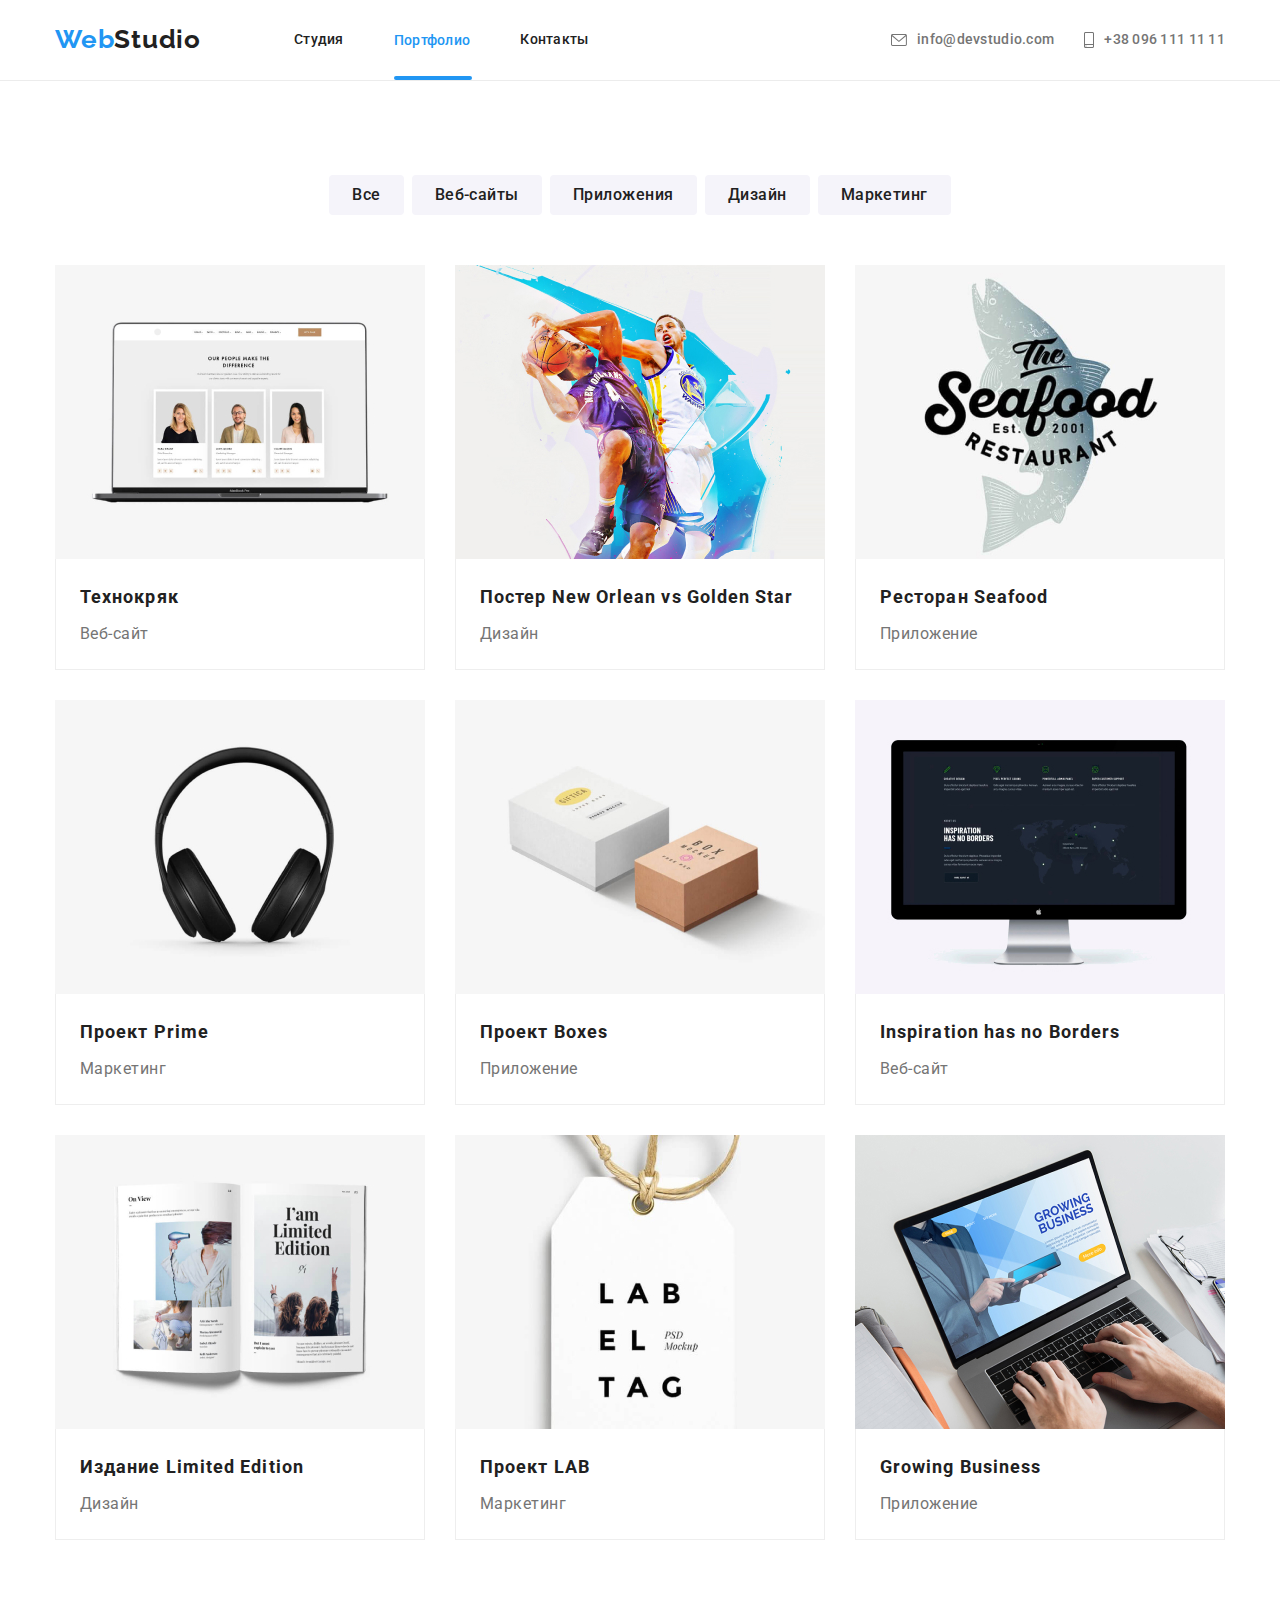
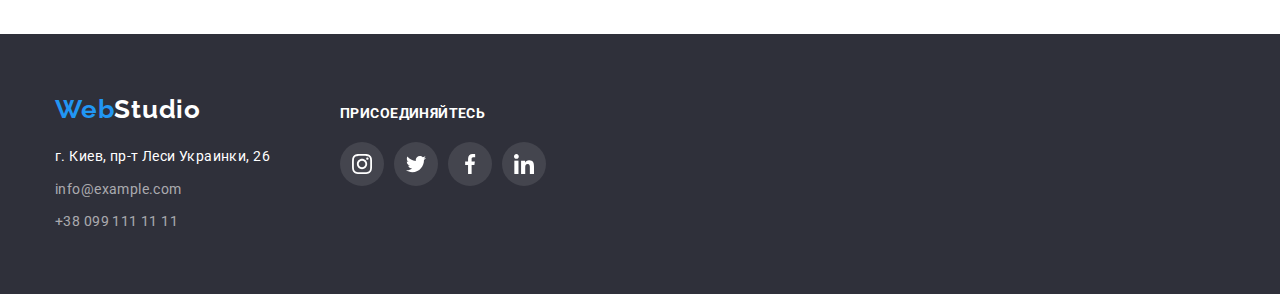
==== commit 6a5e9972: "delete numbers" ====
--- a/portfolio.html
+++ b/portfolio.html
@@ -4,7 +4,7 @@
     <meta charset="UTF-8">
     <meta http-equiv="X-UA-Compatible" content="IE=edge">
     <meta name="viewport" content="width=device-width, initial-scale=1.0">
-    <title>WebStudio</title>
+    <title>Портфолио</title>
     <link rel="stylesheet" href="https://cdnjs.cloudflare.com/ajax/libs/modern-normalize/1.1.0/modern-normalize.min.css">
     <link rel="preconnect" href="https://fonts.googleapis.com">
 <link rel="preconnect" href="https://fonts.gstatic.com" crossorigin>
@@ -25,7 +25,7 @@
                 <a class="menu-link link" href="./index.html">Студия</a>
             </li>
             <li class="menu-item">
-                <a class="menu-link-portfolio link" href="">Портфолио</a>
+                <a class="menu-link-portfolio current-portfolio link" href="">Портфолио</a>
             <li class="menu-item">
                 <a class="menu-link link" href="">Контакты</a>
             </li>
@@ -55,10 +55,10 @@
         <section class="button-type">
             <div class="container">
                 <ul class="button-type-list list">
-                    <li class="button-type-li-all">
+                    <li class="button-type-li">
                         <button class="button-all" type="button">Все</button>
                     </li>
-                    <li class="button-type-li websities">
+                    <li class="button-type-li">
                         <button class="button-all" type="button">Веб-сайты</button>
                     </li>
                     <li class="button-type-li">
@@ -73,8 +73,13 @@
                 </ul>
             <ul class="table link list">
                 <li class="all-table">
-                    <a class="link" href="">
+                    <a class="table-ancor link" href="">
                         <img src="./Images/About/prtfolio.jpg" alt="Технокряк" width="370" height="294">
+                        <div class="table-overlay">
+                            <div class="all-overlay">
+                                <p class="hover-overlay">Ресурс предлагает комплексные предложения с разным уровнем функционала и сервисов. Все это позволит посетителю получить исчерпывающие сведения о компании или частном лице.</p>
+                            </div>
+                        </div>
                         <div class="all-div">
                          <h2 class="all">Технокряк</h2>
                     <p >Веб-сайт</p>
@@ -82,7 +87,12 @@
                     </a>
                 </li>
                 <li class="all-table">
-                    <a class="link" href=""><img src="./Images/About/prtfolio1.jpg" alt="Постер New Orlean vs Golden Star" width="370" height="294">
+                    <a class="table-ancor link" href=""><img src="./Images/About/prtfolio1.jpg" alt="Постер New Orlean vs Golden Star" width="370" height="294">
+                        <div class="table-overlay">
+                            <div class="all-overlay">
+                                <p class="hover-overlay">Ресурс предлагает комплексные предложения с разным уровнем функционала и сервисов. Все это позволит посетителю получить исчерпывающие сведения о компании или частном лице.</p>
+                            </div>
+                        </div>
                         <div class="all-div">
                         <h2 class="all">Постер New Orlean vs Golden Star</h2>
                         <p>Дизайн</p>
@@ -90,7 +100,12 @@
                     </a>
                 </li>
                 <li class="all-table">
-                    <a class="link" href=""><img src="./Images/About/prtfolio2.jpg" alt="Ресторан Seafood" width="370" height="294">
+                    <a class="table-ancor link" href=""><img src="./Images/About/prtfolio2.jpg" alt="Ресторан Seafood" width="370" height="294">
+                        <div class="table-overlay">
+                            <div class="all-overlay">
+                                <p class="hover-overlay">Ресурс предлагает комплексные предложения с разным уровнем функционала и сервисов. Все это позволит посетителю получить исчерпывающие сведения о компании или частном лице.</p>
+                            </div>
+                        </div>
                         <div class="all-div">
                             <h2 class="all">Ресторан Seafood</h2>
                             <p>Приложение</p>
@@ -98,8 +113,13 @@
                     </a>
                 </li>
                 <li class="all-table">
-                    <a class="link" href="">
+                    <a class="table-ancor link" href="">
                          <img src="./Images/About/prtfolio3.jpg" alt="Проект Prime" width="370" height="294">
+                         <div class="table-overlay">
+                            <div class="all-overlay">
+                                <p class="hover-overlay">Ресурс предлагает комплексные предложения с разным уровнем функционала и сервисов. Все это позволит посетителю получить исчерпывающие сведения о компании или частном лице.</p>
+                            </div>
+                        </div>
                          <div class="all-div">
                             <h2 class="all">Проект Prime</h2>
                             <p>Маркетинг</p>
@@ -107,8 +127,13 @@
                     </a>
                 </li>
                 <li class="all-table">
-                    <a class="link" href="">
+                    <a class="table-ancor link" href="">
                         <img src="./Images/About/prtfolio4.jpg" alt="Проект Boxes" width="370" height="294">
+                        <div class="table-overlay">
+                            <div class="all-overlay">
+                                <p class="hover-overlay">Ресурс предлагает комплексные предложения с разным уровнем функционала и сервисов. Все это позволит посетителю получить исчерпывающие сведения о компании или частном лице.</p>
+                            </div>
+                        </div>
                         <div class="all-div">
                             <h2 class="all">Проект Boxes</h2>
                             <p>Приложение</p>
@@ -116,8 +141,13 @@
                     </a>  
                 </li>
                 <li class="all-table">
-                    <a class="link" href="">
+                    <a class="table-ancor link" href="">
                         <img src="./Images/About/prtfolio5.jpg" alt="Inspiration has no Borders" width="370" height="294">
+                        <div class="table-overlay">
+                            <div class="all-overlay">
+                                <p class="hover-overlay">Ресурс предлагает комплексные предложения с разным уровнем функционала и сервисов. Все это позволит посетителю получить исчерпывающие сведения о компании или частном лице.</p>
+                            </div>
+                        </div>
                         <div class="all-div">
                             <h2 class="all">Inspiration has no Borders</h2>
                             <p>Веб-сайт</p>
@@ -125,8 +155,13 @@
                     </a>
                 </li>
                 <li class="all-table">
-                    <a class="link" href="">
+                    <a class="table-ancor link" href="">
                         <img src="./Images/About/prtfolio6.jpg" alt="Издание Limited Edition" width="370" height="294">
+                        <div class="table-overlay">
+                            <div class="all-overlay">
+                                <p class="hover-overlay">Ресурс предлагает комплексные предложения с разным уровнем функционала и сервисов. Все это позволит посетителю получить исчерпывающие сведения о компании или частном лице.</p>
+                            </div>
+                        </div>
                         <div class="all-div">
                             <h2 class="all">Издание Limited Edition</h2>
                             <p>Дизайн</p>
@@ -134,8 +169,13 @@
                     </a>
                 </li>
                 <li class="all-table">
-                    <a class="link" href="">
+                    <a class="table-ancor link" href="">
                         <img src="./Images/About/prtfolio7.jpg" alt="Проект LAB" width="370" height="294">
+                        <div class="table-overlay">
+                            <div class="all-overlay">
+                                <p class="hover-overlay">Ресурс предлагает комплексные предложения с разным уровнем функционала и сервисов. Все это позволит посетителю получить исчерпывающие сведения о компании или частном лице.</p>
+                            </div>
+                        </div>
                         <div class="all-div">
                             <h2 class="all">Проект LAB</h2>
                             <p>Маркетинг</p>
@@ -143,8 +183,13 @@
                     </a>
                 </li>
                 <li class="all-table">
-                    <a class="link" href="">
+                    <a class="table-ancor link" href="">
                         <img src="./Images/About/prtfolio8.jpg" alt="Growing Business" width="370" height="294">
+                        <div class="table-overlay">
+                            <div class="all-overlay">
+                                <p class="hover-overlay">Ресурс предлагает комплексные предложения с разным уровнем функционала и сервисов. Все это позволит посетителю получить исчерпывающие сведения о компании или частном лице.</p>
+                            </div>
+                        </div>
                         <div class="all-div">
                             <h2 class="all">Growing Business</h2>
                             <p>Приложение</p>
--- a/css/styles.css
+++ b/css/styles.css
@@ -77,13 +77,17 @@
     color: #212121;
 padding-top: 32px;
 padding-bottom: 32px;
-display: block;}
+display: block;
+transition: color 250ms cubic-bezier(0.4, 0, 0.2, 1);
+}
     .menu-link:hover,
     .menu-link:focus{
         color: #2196F3;
         ;
     }
     .menu-link-studio{
+        display: flex;
+        align-items: center;
  font-weight: 500;
 font-size: 14px;
 line-height: 16px;
@@ -91,16 +95,18 @@
 padding-top: 32px;
 padding-bottom: 32px;
 color: #2196F3;
-display: block;
+transition: color 250ms cubic-bezier(0.4, 0, 0.2, 1);
     }
     .menu-link-portfolio{
+        display: flex;
+        align-items: center;
 font-weight: 500;
 font-size: 14px;
 line-height: 16px;
 letter-spacing: 0.02em;
 padding-top: 32px;
 padding-bottom: 32px;
-display: block;
+transition: color 250ms cubic-bezier(0.4, 0, 0.2, 1);
 
 color: #2196F3;
     }
@@ -117,6 +123,7 @@
         line-height: 1.14;
         letter-spacing: 0.02em;
         color: #757575;
+        transition: color 250ms cubic-bezier(0.4, 0, 0.2, 1);
     }
         .mail:hover,
         .mail:focus{
@@ -130,6 +137,7 @@
 line-height: 1.14;
 letter-spacing: 0.02em;
 color: #757575;
+transition: color 250ms cubic-bezier(0.4, 0, 0.2, 1);
         }
         .phone-number:hover,
         .phone-number:focus{
@@ -171,7 +179,7 @@
 .modal-btn{
     width: 200px;
     height: 50px;
-    background: #2196F3;
+    background-color: #2196F3;
     border: transparent;
     font-weight: 700;
     font-size: 16px;
@@ -185,6 +193,7 @@
     margin-left: auto;
     margin-right: auto;
     margin-top: 30px;
+    transition: background-color 250ms cubic-bezier(0.4, 0, 0.2, 1);
 }
 .modal-btn:hover,
 .modal-btn:focus{
@@ -331,10 +340,11 @@
 border-radius: 4px;
 cursor: pointer;
 }
-.button-type-list button:hover,
-.button-type-list button:focus{
+.button-type-li button:hover,
+.button-type-li button:focus{
     color: #FFFFFF;
     background: #2196F3;
+    box-shadow: 0px 3px 1px rgba(0, 0, 0, 0.1), 0px 1px 2px rgba(0, 0, 0, 0.08), 0px 2px 2px rgba(0, 0, 0, 0.12);
 }
 .table-about{
     display: flex;
@@ -351,6 +361,9 @@
 .name-div{
     padding-top: 30px;
     padding-bottom: 30px;
+    box-shadow: 0px 1px 3px rgba(0, 0, 0, 0.12), 0px 1px 1px rgba(0, 0, 0, 0.14), 0px 2px 1px rgba(0, 0, 0, 0.2);
+    border-radius: 0px 0px 4px 4px;
+
 }
 .adress-footer:not(:last-child){
     margin-bottom: 9px;
@@ -398,6 +411,7 @@
     padding-right: 22px;
     padding-top: 6px;
     padding-bottom: 6px;
+    transition: color 250ms cubic-bezier(0.4, 0, 0.2, 1), background-color 250ms cubic-bezier(0.4, 0, 0.2, 1), box-shadow 250ms cubic-bezier(0.4, 0, 0.2, 1);
 }
 .button-websities{
     padding-left: 22px;
@@ -438,9 +452,14 @@
 .all-table:nth-child(-n+6){
     margin-bottom: 30px; 
 }
+.all-table:hover,
+.all-table:focus{
+    box-shadow: 0px 1px 1px rgba(0, 0, 0, 0.12), 0px 4px 4px rgba(0, 0, 0, 0.06), 1px 4px 6px rgba(0, 0, 0, 0.16);    
+}
 .adress-svg{
     margin-right: 10px;
-    fill:#757575
+    fill:#757575;
+    transition: fill 250ms cubic-bezier(0.4, 0, 0.2, 1);
 }
 .mail:hover .adress-svg,
 .mail:focus .adress-svg{
@@ -489,9 +508,11 @@
     height: 44px;
     background-color: #FFFFFF;
     border-radius: 50%;
+    transition: background-color 250ms cubic-bezier(0.4, 0, 0.2, 1);
 }
 .our-team-sprite-svg{
     fill: #AFB1B8;
+    transition: fill 250ms cubic-bezier(0.4, 0, 0.2, 1);
 }
 .our-team-sprite-li:not(:last-child){
     margin-right: 10px;
@@ -535,6 +556,7 @@
     border-radius: 4px;
     width: 170px;
     height: 92px;
+    transition: border 250ms cubic-bezier(0.4, 0, 0.2, 1);
 }
 .regular-clients-svg{
     fill: #AFB1B8;
@@ -564,6 +586,7 @@
 }
 .logo-social-list{
 fill: #ffffff;
+
 }
 .logo-social-link{
     display: flex;
@@ -573,6 +596,7 @@
     height: 44px;
     background-color: rgba(255, 255, 255, 0.1);;
     border-radius: 50%;
+    transition: background-color 250ms cubic-bezier(0.4, 0, 0.2, 1);
 }
 .logo-social-link:hover,
 .logo-social-link:focus{
@@ -587,3 +611,122 @@
     align-items: baseline;
     margin-left: 70px;
 }
+.current{
+    color: #2196F3;
+}
+.current::after{
+    content: '';
+    position: absolute;
+    width: 48px;
+    height: 4px;
+    top: 76px;
+    background-color: #2196F3;
+    border-radius: 2px;
+}
+.current-portfolio{
+    color: #2196F3
+}
+.current-portfolio::after{
+    content: '';
+    position: absolute;
+    width: 78px;
+    height: 4px;
+    top: 76px;
+    background-color: #2196F3;
+    border-radius: 2px;
+}
+.table-about-page{
+    position: absolute;
+    display: flex;
+    align-items: center;
+    justify-content: center;
+    left: 0;
+    bottom: 0;
+    width: 370px;
+    height: 70px;
+    font-weight: 700;
+    font-size: 14px;
+    line-height: 16px;
+    text-align: center;
+    letter-spacing: 0.03em;
+    text-transform: uppercase;
+    color: #FFFFFF;
+    background-color: rgba(47, 48, 58, 0.8);
+}
+.table-about-li{
+    position: relative;
+}
+.table-overlay{
+    display: flex;
+    position: absolute;
+    top: 0;
+    width: 370px;
+    height: 294px;
+    overflow: hidden;
+}
+.all-overlay{
+    display: flex;
+    align-items: center;
+    justify-content: center;
+    position: absolute;
+    width: 370px;
+    height: 294px;
+    top: 294px;
+    background-color: rgba(33, 150, 243, 0.9);
+    transition: transform 250ms cubic-bezier(0.4, 0, 0.2, 1);
+}
+.table-ancor:hover .all-overlay,
+.table-ancor:focus .all-overlay{
+    transform: translate(0px, -294px) rotate(0deg);
+}
+.hover-overlay{
+    font-weight: 400;
+    font-size: 18px;
+    line-height: 28px;
+    letter-spacing: 0.03em;
+    width: 322px;
+    height: 168px;
+    color: #FFFFFF;
+}
+.table-ancor{
+    position: relative;
+    overflow: hidden;
+}
+.backdrop{
+    position: fixed;
+    top: 0;
+    left: 0;
+    bottom: 0;
+    right: 0;
+    background-color: rgba(0, 0, 0, 0.5);
+    transition: opacity 500ms linear, visibility 500ms linear;
+}
+.modal{
+    position: absolute;
+    width: 528px;
+    height: 581px;
+    background-color: rgb(255, 255, 255);
+    top: 50%;
+    left: 50%;
+    transform: translate(-50%, -50%);
+}
+.modal-close-btn{
+    position: absolute;
+    top: 8px;
+    right: 8px;
+    display: flex;
+    align-items: center;
+    justify-content: center;
+    width: 30px;
+    height: 30px;
+    border: 1px solid rgba(0, 0, 0, 0.1);
+    border-radius: 50%;
+    background-color: transparent;
+    cursor: pointer;
+    padding: 0;
+}
+.backdrop.is-hidden{
+    opacity: 0;
+    visibility: hidden;
+    pointer-events: none;
+}